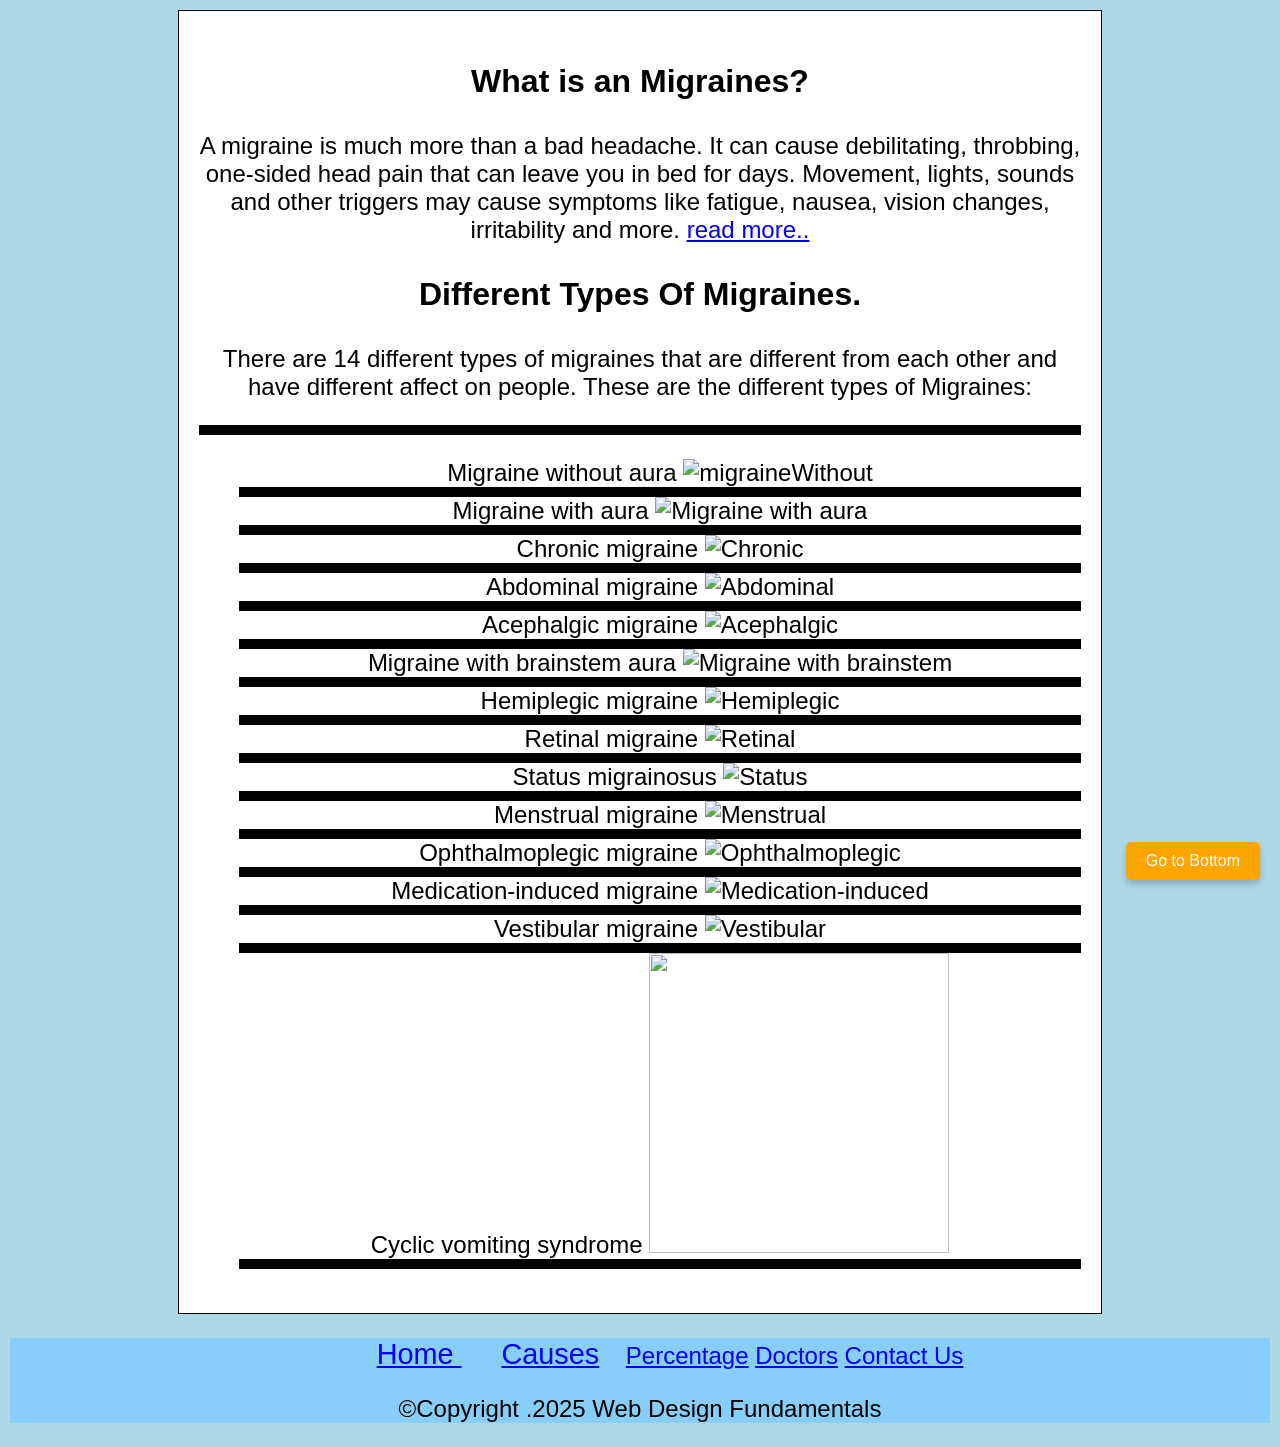
==== MainPage.html @ 5c6b3d2d "Working on it" ====
<!DOCTYPE html>
<!--This is comments-->
<html lang="eng">
    <head>
     <meta charset="UTF-8">
     <meta name="viewport" content="width=device-width, initial-scale=1.0">
     <meta http-equiv="X-UA-Compatible" content="ie=edge">
     <meta name="description" content="Template Page">
     <meta name="Keywords" content="SEctions,Article,Footer">
     <title></title>
     <link rel="stylesheet" href="StylesSheets\Style.css">
     <link rel="icon" href="image\logo.jpg" type="image" sizes="16x16">
    </head>
    <body> <!--Body Tag Start of Body section display on screen--> 
        <!-- <header>
            <img style="float: left; margin-right: 10px;" src="image\logo.jpg" alt="logo" width="110">         
            <h1>What is an Migraines?</h1>
         <nav>
            <ul>
                
                <li id="active"> <a href="index.html"> Home </a></li>
                <li> <a href="causes.html"> Causes</a></li>
                <li> <a href="percentage.html">Percentage</a></li>
                <li> <a href="doctors.html">Doctors</a></li>
                <li> <a href="contactus.html"> Contact Us</a></li>
            </ul>
         </nav>
        </header> -->
        <main> <!-- Mian Section of content on page-->
         <section>
             <h3>What is an Migraines?</h3>
             <p>A migraine is much more than a bad headache. It can cause debilitating, throbbing, one-sided head pain that can leave you in bed for days. Movement, lights, sounds and other triggers may cause symptoms like fatigue, nausea, vision changes, irritability and more. <a href="https://my.clevelandclinic.org/health/diseases/5005-migraine-headaches"> read more..</a> </p>
             <button id="scrollToTop">Go to Top</button>
             <button id="scrollToBottom">Go to Bottom</button>
            </section >
             <h3>Different Types Of Migraines.</h3>
             <p>There are 14 different types of migraines that are different from each other and have different affect on people. These are the different types of Migraines:</p>
                <hr>
             <ul class="listOfmigraines">
                  <li >Migraine without aura</li>
                  <img  class="fullWidthContent" src="image\Migraine without aura.png" height="300" width="300" alt="migraineWithout">
                  <hr>
                 <li>Migraine with aura</li>
                 <img class="fullWidthContent" src="image\Migraine with aura.jpg" height="300" width="300" alt="Migraine with aura">
                 <hr>
                 <li>Chronic migraine</li>
                 <img class="fullWidthContent" src="image\Chronic migraine.jpg" height="300" width="300" alt="Chronic">
                 <hr>
                 <li>Abdominal migraine</li>
                 <img class="fullWidthContent" src="image\Abdominal migraine.jpg" height="300" width="300" alt="Abdominal">
                 <hr>
                 <li>Acephalgic migraine</li>
                 <img class="fullWidthContent" src="image\Acephalgicmigraine.jpg" height="300" width="300" alt="Acephalgic">
                 <hr>
                 <li>Migraine with brainstem aura </li>
                 <img class="fullWidthContent" src="image\Migraine with brainstem aura.jpg" height="300" width="300" alt="Migraine with brainstem">
                 <hr>
                 <li>Hemiplegic migraine</li>
                 <img class="fullWidthContent" src="image\Hemiplegic migraine.jpg" height="300" width="300" alt="Hemiplegic">   
                 <hr>            
                 <li>Retinal migraine</li>
                 <img class="fullWidthContent" src="image\retinal migraine.jpg" height="300" width="300" alt="Retinal">
                 <hr>
                 <li>Status migrainosus</li>
                 <img class="fullWidthContent" src="image\Status migrainosus.png" height="300" width="300" alt="Status">
                 <hr>
                  <li>Menstrual migraine</li>
                 <img class="fullWidthContent" src="image\Menstrual migraine.jpg" height="300" width="300" alt="Menstrual">
                 <hr>
                 <li>Ophthalmoplegic migraine</li>
                 <img class="fullWidthContent" src="image\Ophthalmoplegic migraine.webp" height="300" width="300" alt="Ophthalmoplegic">
                 <hr>
                 <li>Medication-induced migraine</li>
                 <img class="fullWidthContent" src="image\Medication-induced migraine.jpg" height="300" width="300" alt="Medication-induced">
                 <hr>
                 <li>Vestibular migraine</li>
                 <img class="fullWidthContent" src="image\Vestibular migraine.jpg" height="300" width="300" alt="Vestibular">      
                 <hr>          
                  <li>Cyclic vomiting syndrome</li>
                  <img class="fullWidthContent" src="image\Cyclic vomiting syndrome.webp" height="300" width="300">
                  <hr>
             </ul>
        </main>
        <footer>
            <ul>
             <li class="navFooter" > <a href="index.html"> Home </a></li>
             <li class="navFooter"> <a href="causes.html"> Causes</a></li>
             <li> <a href="percentage.html">Percentage</a></li>
             <li> <a href="doctors.html">Doctors</a></li>
             <li> <a href="contactus.html"> Contact Us</a></li>
            </ul>
            <p>&copy;Copyright &#46;2025 Web Design Fundamentals</p>
        </footer>
        <script>
            const scrollToTopButton = document.getElementById("scrollToTop");
            const scrollToBottomButton = document.getElementById("scrollToBottom");
        
            window.addEventListener("scroll", function () {
                if (window.scrollY > 200) { 
                    scrollToTopButton.style.display = "block";
                } else {
                    scrollToTopButton.style.display = "none";
                }
            });
        
           
            scrollToTopButton.addEventListener("click", function () {
                window.scrollTo({
                    top: 0, 
                    behavior: "smooth" 
                });
            });
        
            scrollToBottomButton.addEventListener("click", function () {
                window.scrollTo({
                    top: document.body.scrollHeight, 
                    behavior: "smooth" 
                });
            });
        </script>
    </body>
</html>
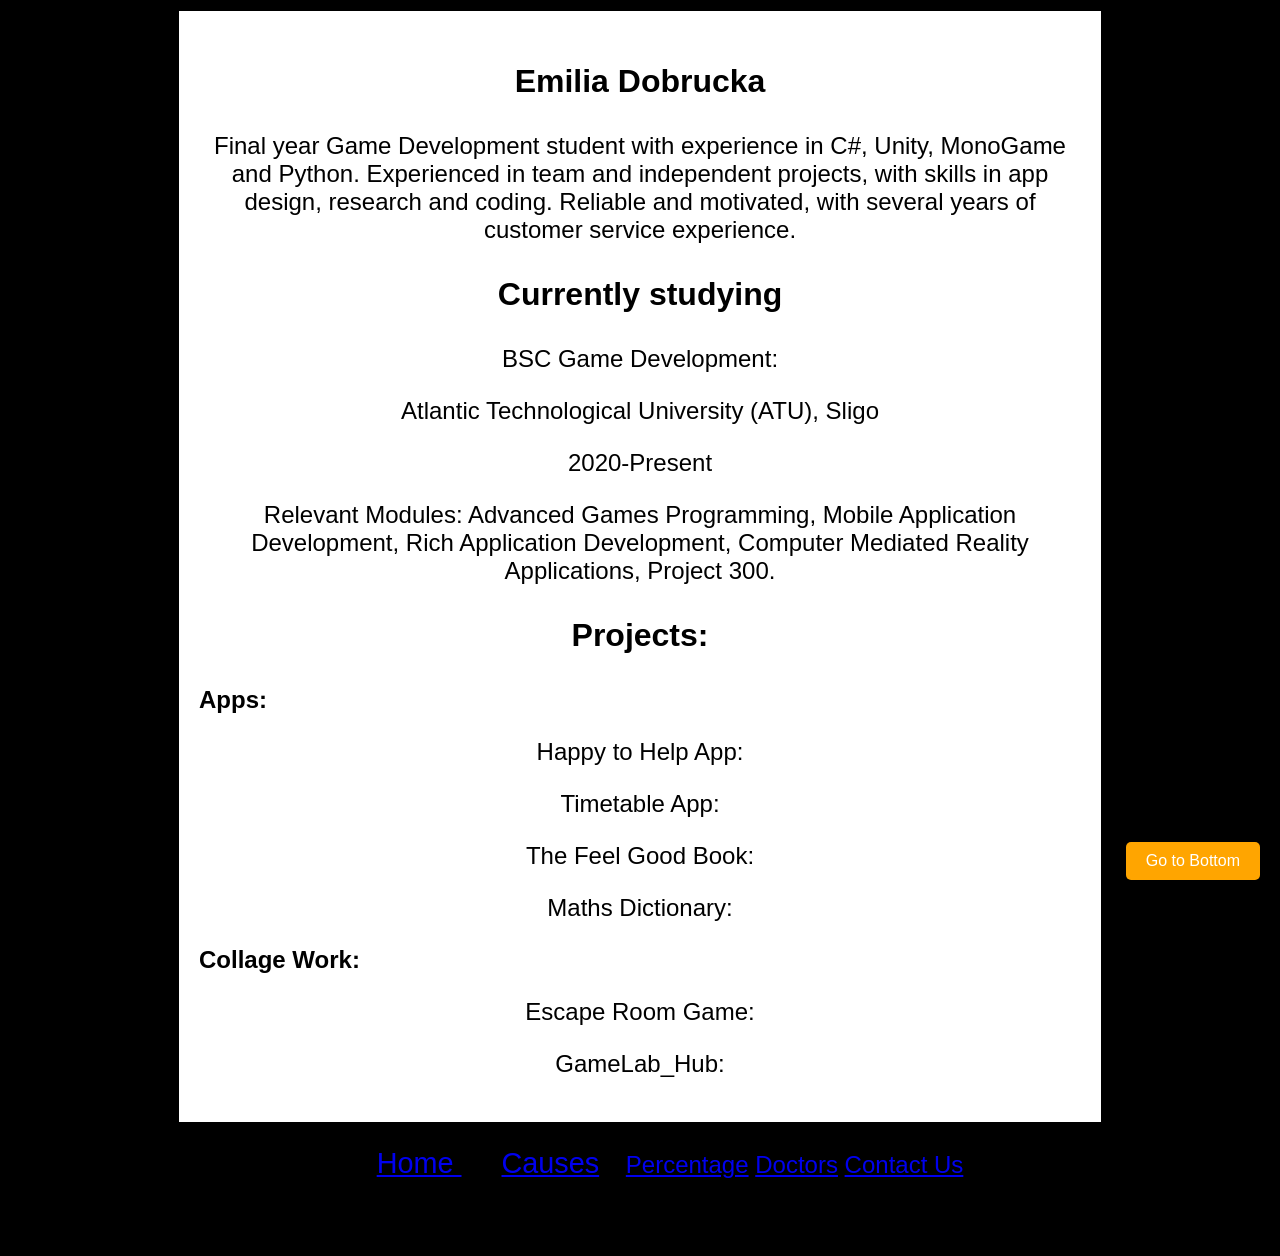
==== commit 93492e15: "Update" ====
--- a/MainPage.html
+++ b/MainPage.html
@@ -28,58 +28,25 @@
         </header> -->
         <main> <!-- Mian Section of content on page-->
          <section>
-             <h3>What is an Migraines?</h3>
-             <p>A migraine is much more than a bad headache. It can cause debilitating, throbbing, one-sided head pain that can leave you in bed for days. Movement, lights, sounds and other triggers may cause symptoms like fatigue, nausea, vision changes, irritability and more. <a href="https://my.clevelandclinic.org/health/diseases/5005-migraine-headaches"> read more..</a> </p>
+            <h3>Emilia Dobrucka</h3>
+             <p>Final year Game Development student with experience in C#, Unity, MonoGame and Python. Experienced in team and independent projects, with skills in app design, research and coding. Reliable and motivated, with several years of customer service experience.</p>
              <button id="scrollToTop">Go to Top</button>
              <button id="scrollToBottom">Go to Bottom</button>
             </section >
-             <h3>Different Types Of Migraines.</h3>
-             <p>There are 14 different types of migraines that are different from each other and have different affect on people. These are the different types of Migraines:</p>
-                <hr>
-             <ul class="listOfmigraines">
-                  <li >Migraine without aura</li>
-                  <img  class="fullWidthContent" src="image\Migraine without aura.png" height="300" width="300" alt="migraineWithout">
-                  <hr>
-                 <li>Migraine with aura</li>
-                 <img class="fullWidthContent" src="image\Migraine with aura.jpg" height="300" width="300" alt="Migraine with aura">
-                 <hr>
-                 <li>Chronic migraine</li>
-                 <img class="fullWidthContent" src="image\Chronic migraine.jpg" height="300" width="300" alt="Chronic">
-                 <hr>
-                 <li>Abdominal migraine</li>
-                 <img class="fullWidthContent" src="image\Abdominal migraine.jpg" height="300" width="300" alt="Abdominal">
-                 <hr>
-                 <li>Acephalgic migraine</li>
-                 <img class="fullWidthContent" src="image\Acephalgicmigraine.jpg" height="300" width="300" alt="Acephalgic">
-                 <hr>
-                 <li>Migraine with brainstem aura </li>
-                 <img class="fullWidthContent" src="image\Migraine with brainstem aura.jpg" height="300" width="300" alt="Migraine with brainstem">
-                 <hr>
-                 <li>Hemiplegic migraine</li>
-                 <img class="fullWidthContent" src="image\Hemiplegic migraine.jpg" height="300" width="300" alt="Hemiplegic">   
-                 <hr>            
-                 <li>Retinal migraine</li>
-                 <img class="fullWidthContent" src="image\retinal migraine.jpg" height="300" width="300" alt="Retinal">
-                 <hr>
-                 <li>Status migrainosus</li>
-                 <img class="fullWidthContent" src="image\Status migrainosus.png" height="300" width="300" alt="Status">
-                 <hr>
-                  <li>Menstrual migraine</li>
-                 <img class="fullWidthContent" src="image\Menstrual migraine.jpg" height="300" width="300" alt="Menstrual">
-                 <hr>
-                 <li>Ophthalmoplegic migraine</li>
-                 <img class="fullWidthContent" src="image\Ophthalmoplegic migraine.webp" height="300" width="300" alt="Ophthalmoplegic">
-                 <hr>
-                 <li>Medication-induced migraine</li>
-                 <img class="fullWidthContent" src="image\Medication-induced migraine.jpg" height="300" width="300" alt="Medication-induced">
-                 <hr>
-                 <li>Vestibular migraine</li>
-                 <img class="fullWidthContent" src="image\Vestibular migraine.jpg" height="300" width="300" alt="Vestibular">      
-                 <hr>          
-                  <li>Cyclic vomiting syndrome</li>
-                  <img class="fullWidthContent" src="image\Cyclic vomiting syndrome.webp" height="300" width="300">
-                  <hr>
-             </ul>
+             <h3>Currently studying</h3>
+             <p>BSC Game Development:</p>
+             <p>Atlantic Technological University (ATU), Sligo</p>
+             <p>2020-Present</p>
+             <p>Relevant Modules: Advanced Games Programming, Mobile Application Development, Rich Application Development, Computer Mediated Reality Applications, Project 300.</p>
+             <h3>Projects:</h3>
+             <h2>Apps:</h2>
+             <p>Happy to Help App:</p>
+             <p>Timetable App:</p>
+             <p>The Feel Good Book:</p>
+             <p>Maths Dictionary:</p>
+             <h2>Collage Work:</h2>
+             <p>Escape Room Game:</p>
+             <p>GameLab_Hub:</p>
         </main>
         <footer>
             <ul>
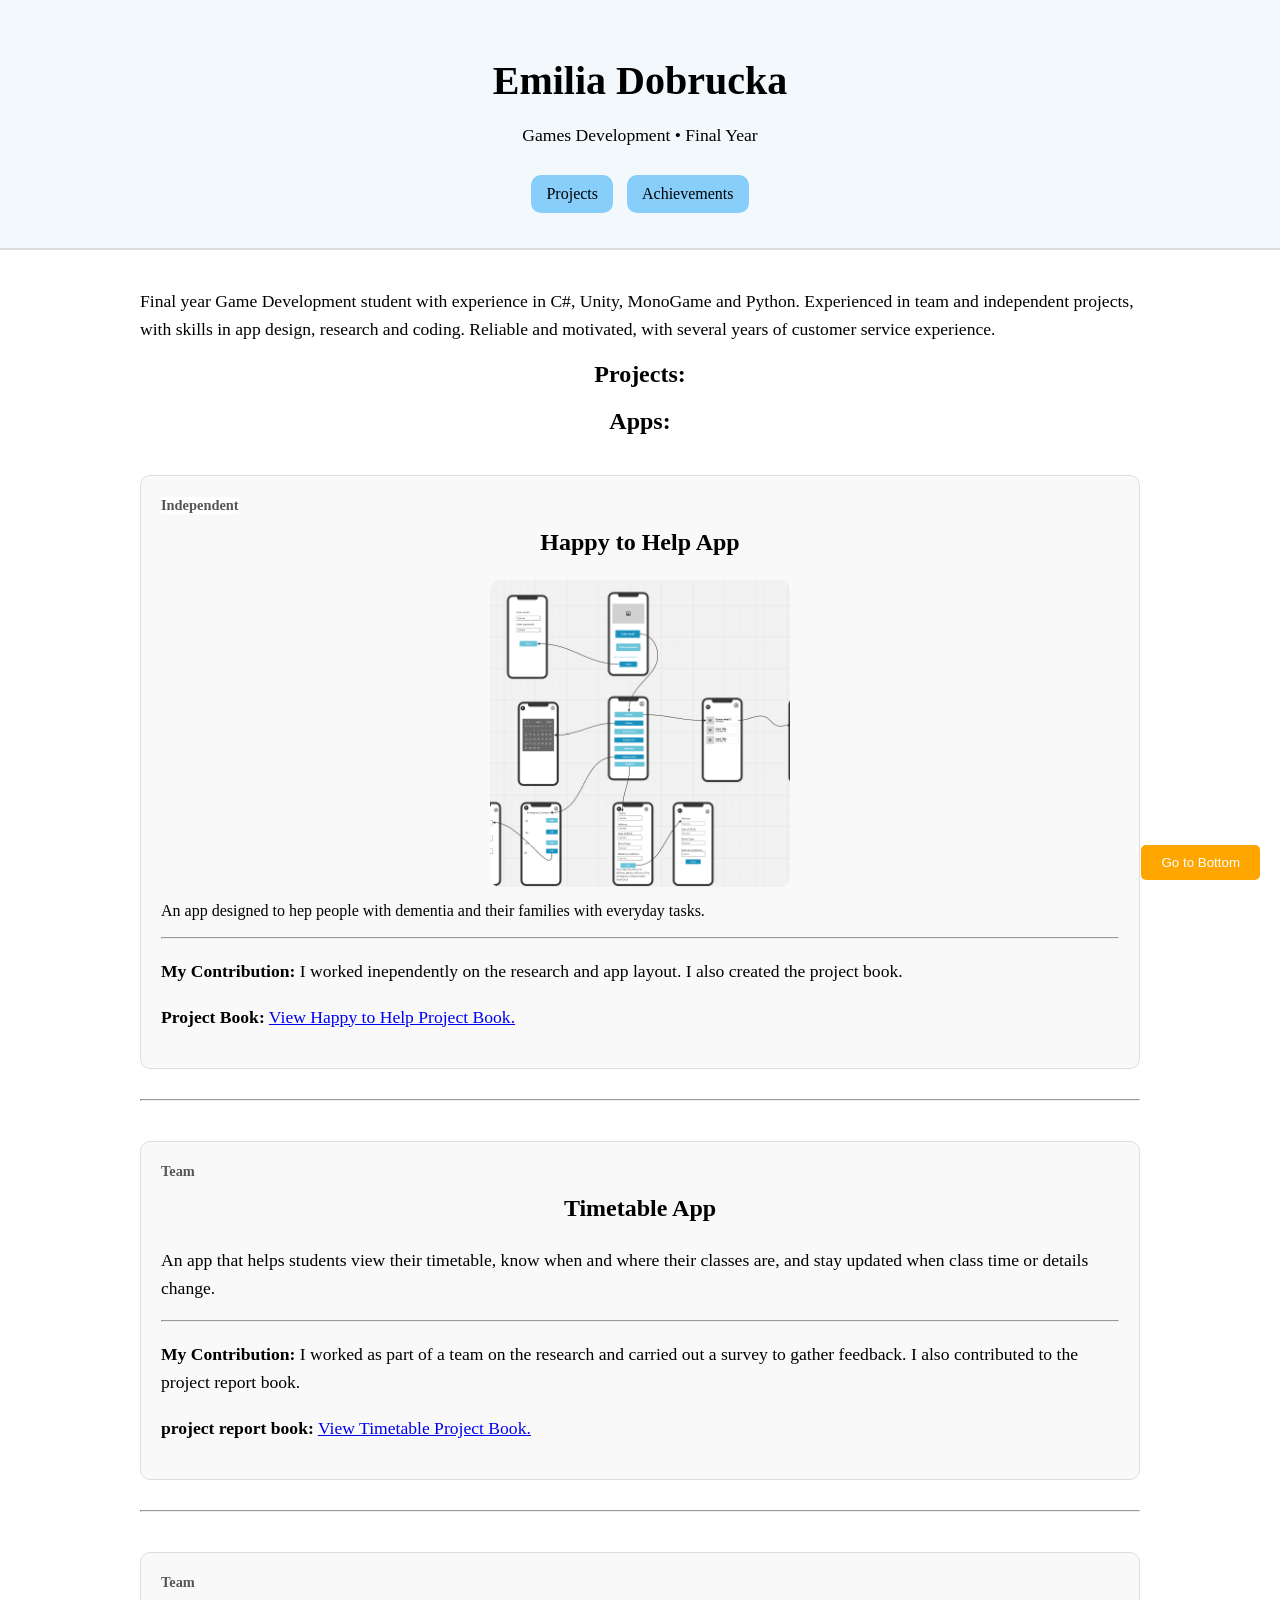
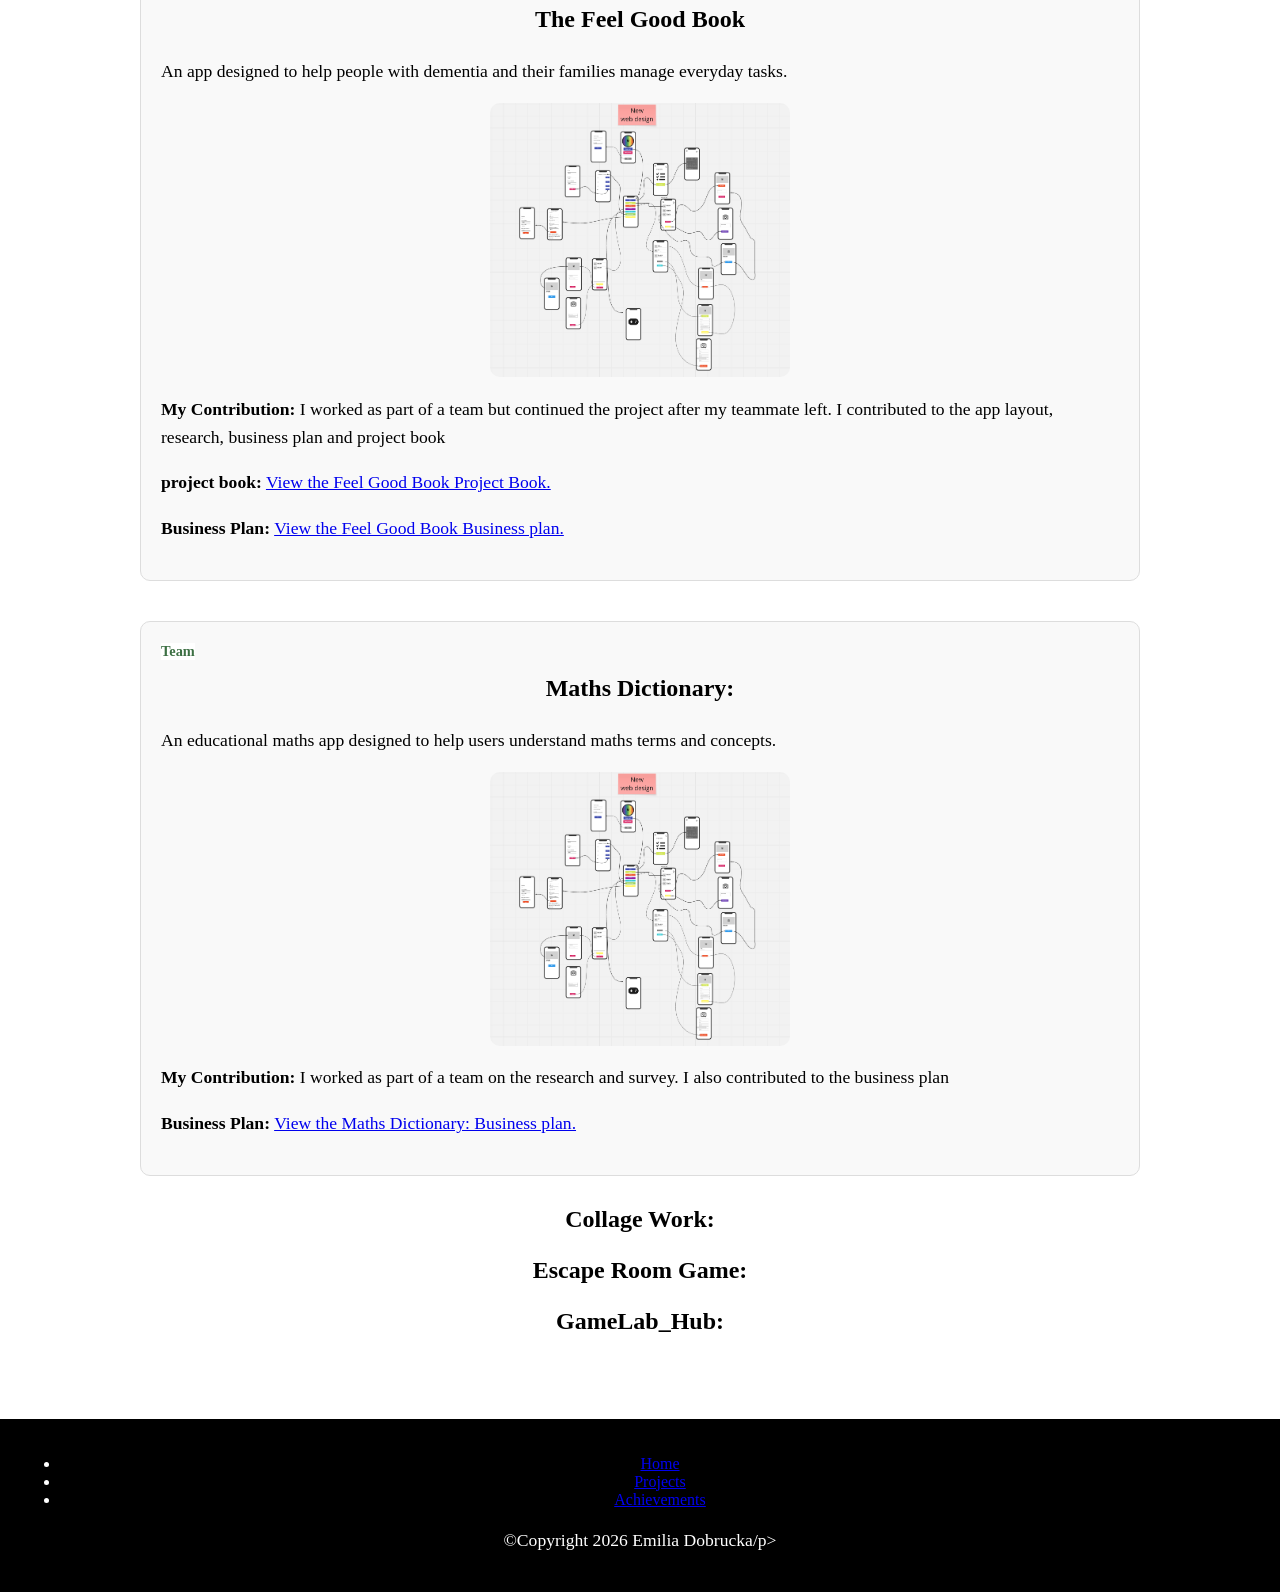
==== commit 463cef1a: "Update" ====
--- a/MainPage.html
+++ b/MainPage.html
@@ -12,51 +12,147 @@
      <link rel="icon" href="image\logo.jpg" type="image" sizes="16x16">
     </head>
     <body> <!--Body Tag Start of Body section display on screen--> 
-        <!-- <header>
-            <img style="float: left; margin-right: 10px;" src="image\logo.jpg" alt="logo" width="110">         
-            <h1>What is an Migraines?</h1>
-         <nav>
-            <ul>
-                
-                <li id="active"> <a href="index.html"> Home </a></li>
-                <li> <a href="causes.html"> Causes</a></li>
-                <li> <a href="percentage.html">Percentage</a></li>
-                <li> <a href="doctors.html">Doctors</a></li>
-                <li> <a href="contactus.html"> Contact Us</a></li>
-            </ul>
-         </nav>
-        </header> -->
+        <header>
+            <!-- <img style="float: left; margin-right: 10px;" src="image\logo.jpg" alt="logo" width="110">   -->
+            <h1>Emilia Dobrucka</h1>
+
+            <p>Games Development • Final Year</p>
+
+            <nav>
+                <ul>
+                    <li><a href="#projects">Projects</a></li>
+                    <li><a href="#achievements">Achievements</a></li>
+                </ul>
+            </nav>
+        </header>
         <main> <!-- Mian Section of content on page-->
          <section>
-            <h3>Emilia Dobrucka</h3>
              <p>Final year Game Development student with experience in C#, Unity, MonoGame and Python. Experienced in team and independent projects, with skills in app design, research and coding. Reliable and motivated, with several years of customer service experience.</p>
              <button id="scrollToTop">Go to Top</button>
              <button id="scrollToBottom">Go to Bottom</button>
-            </section >
-             <h3>Currently studying</h3>
-             <p>BSC Game Development:</p>
-             <p>Atlantic Technological University (ATU), Sligo</p>
-             <p>2020-Present</p>
-             <p>Relevant Modules: Advanced Games Programming, Mobile Application Development, Rich Application Development, Computer Mediated Reality Applications, Project 300.</p>
-             <h3>Projects:</h3>
-             <h2>Apps:</h2>
-             <p>Happy to Help App:</p>
-             <p>Timetable App:</p>
-             <p>The Feel Good Book:</p>
-             <p>Maths Dictionary:</p>
-             <h2>Collage Work:</h2>
-             <p>Escape Room Game:</p>
-             <p>GameLab_Hub:</p>
+            </section >         
+            
+            <section id = "projects">
+             <h2>Projects:</h2>            
+             <h3>Apps:</h3>
+             
+             <article class="project">
+                <span class="projectType independent">Independent</span>
+
+                 <h3>Happy to Help App</h3>
+
+                 <img src="Images\Layout of happy To help app.png" alt="Screenshot of the layout"
+
+                 <p>An app designed to hep people with dementia and their families with everyday tasks. </p>
+
+                 <hr>
+
+                 <p><b>My Contribution:</b> 
+                    I worked inependently on the research and app layout. I also created the project book.</p>
+                    <p><b>Project Book:</b>
+                    <a href="https://docs.google.com/document/d/1JqnQa0mmUxokAa7r2VyQsjdNNzyFPZwaZysa1yH8_-w/edit?usp=sharing" target="_blank">
+                        View Happy to Help Project Book.
+                    </a>
+                </p>
+             </article>            
+
+             <hr>
+
+             <article class="project">
+                <span class="projectType Team">Team</span>
+
+                 <h3>Timetable App</h3>
+
+                 <p>An app that helps students view their timetable, 
+                    know when and where their classes are, and stay updated 
+                    when class time or details change.
+                </p>
+
+                 <hr>
+
+                 <p><b>My Contribution:</b> 
+                    I worked as part of a team on the research and carried out a survey to gather feedback. I also contributed to the 
+                    project report book.
+                 </p>
+
+                    <p><b>project report book:</b>
+                    <a href="https://docs.google.com/document/d/1NubRwdpah4T8iKmeUrS9CezMzHg8T4JxEQHMrjPupXA/edit?usp=sharing" target="_blank">
+                        View Timetable Project Book.
+                    </a></p>
+             </article>        
+
+             <hr>
+             
+             <article class="project">
+                <span class="projectType Team">Team</span>
+
+                 <h3>The Feel Good Book</h3>
+
+                 <p>An app designed to help people with dementia 
+                    and their families manage everyday tasks.</p>
+                 
+                 <img src="Images\Layout of Feel Good Book.png" alt="Screenshot of the Feel Good Book layout"
+
+
+                 <hr>
+
+                 <p><b>My Contribution:</b> 
+                    I worked as part of a team but continued the project 
+                    after my teammate left. I contributed to the app layout, 
+                    research, business plan and project book</p>
+
+                    <p><b>project book:</b>
+                    <a href="https://docs.google.com/document/d/1lIgYMsZ5V96FXQPrk3BFVP5g2PQDoWJtcHAoaZ3gyvI/edit?tab=t.0" target="_blank">
+                        View the Feel Good Book Project Book.
+                    </a></p>
+
+                     <p><b>Business Plan:</b>
+                     <a href="https://docs.google.com/document/d/1NeATMjXuiIpM8ac-ZFG_r_wrJOfjn1tMMgvqKRoliZI/edit?tab=t.0" target="_blank">
+                        View the Feel Good Book Business plan.
+                    </a></p>
+             </article>                  
+
+             <article class="project">
+                <span class="projectType team">Team</span>
+
+                 <h3>Maths Dictionary:</h3>
+
+                 <p>An educational maths app designed to help users 
+                    understand maths terms and concepts.</p>
+                 
+                 <img src="Images\Layout of Feel Good Book.png" alt="Screenshot of the layout"
+
+                 <hr>
+
+                 <p><b>My Contribution:</b> 
+                 I worked as part of a team on the research and survey.
+                 I also contributed to the business plan</p>                    
+
+                 <p><b>Business Plan:</b>
+                  <a href="https://docs.google.com/document/d/1DRUd_BntNnk3cE0o_vCu3vomfgzoSu-qoenzPpzjCBo/edit?tab=t.0" target="_blank">
+                     View the Maths Dictionary: Business plan.
+                    </a></p>
+             </article>                 
+
+             <h3>Collage Work:</h3>
+
+             <h3>Escape Room Game:</h3>
+             <p></p>
+
+             <h3>GameLab_Hub:</h3>
+             <p></p>
+
+            </section>
+             
         </main>
         <footer>
             <ul>
-             <li class="navFooter" > <a href="index.html"> Home </a></li>
-             <li class="navFooter"> <a href="causes.html"> Causes</a></li>
-             <li> <a href="percentage.html">Percentage</a></li>
-             <li> <a href="doctors.html">Doctors</a></li>
-             <li> <a href="contactus.html"> Contact Us</a></li>
+             <li class="navFooter" > <a href="index.html">Home</a></li>
+             <li class="navFooter"> <a href="#projects">Projects</a></li>
+             <li class="navFooter"> <a href="#achievements">Achievements</a></li>
+             
             </ul>
-            <p>&copy;Copyright &#46;2025 Web Design Fundamentals</p>
+            <p>&copy;Copyright 2026 Emilia Dobrucka/p>
         </footer>
         <script>
             const scrollToTopButton = document.getElementById("scrollToTop");
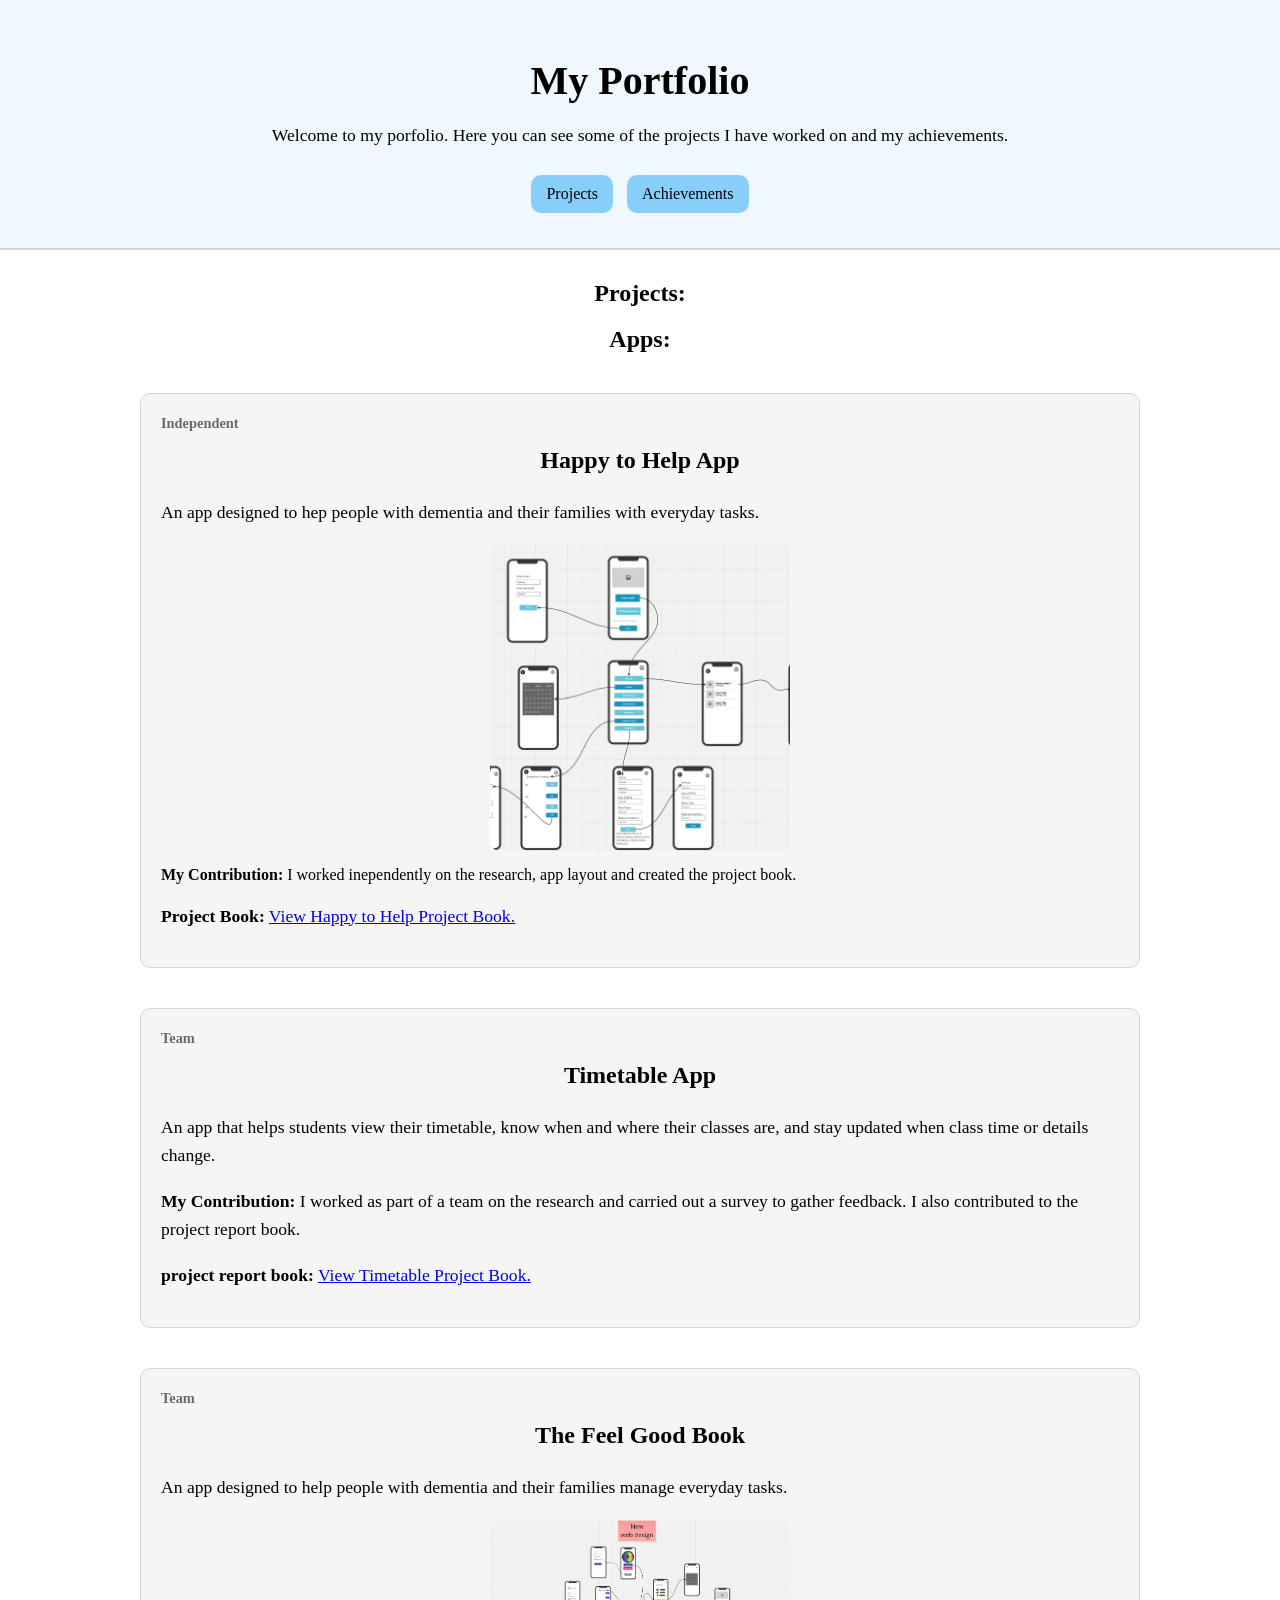
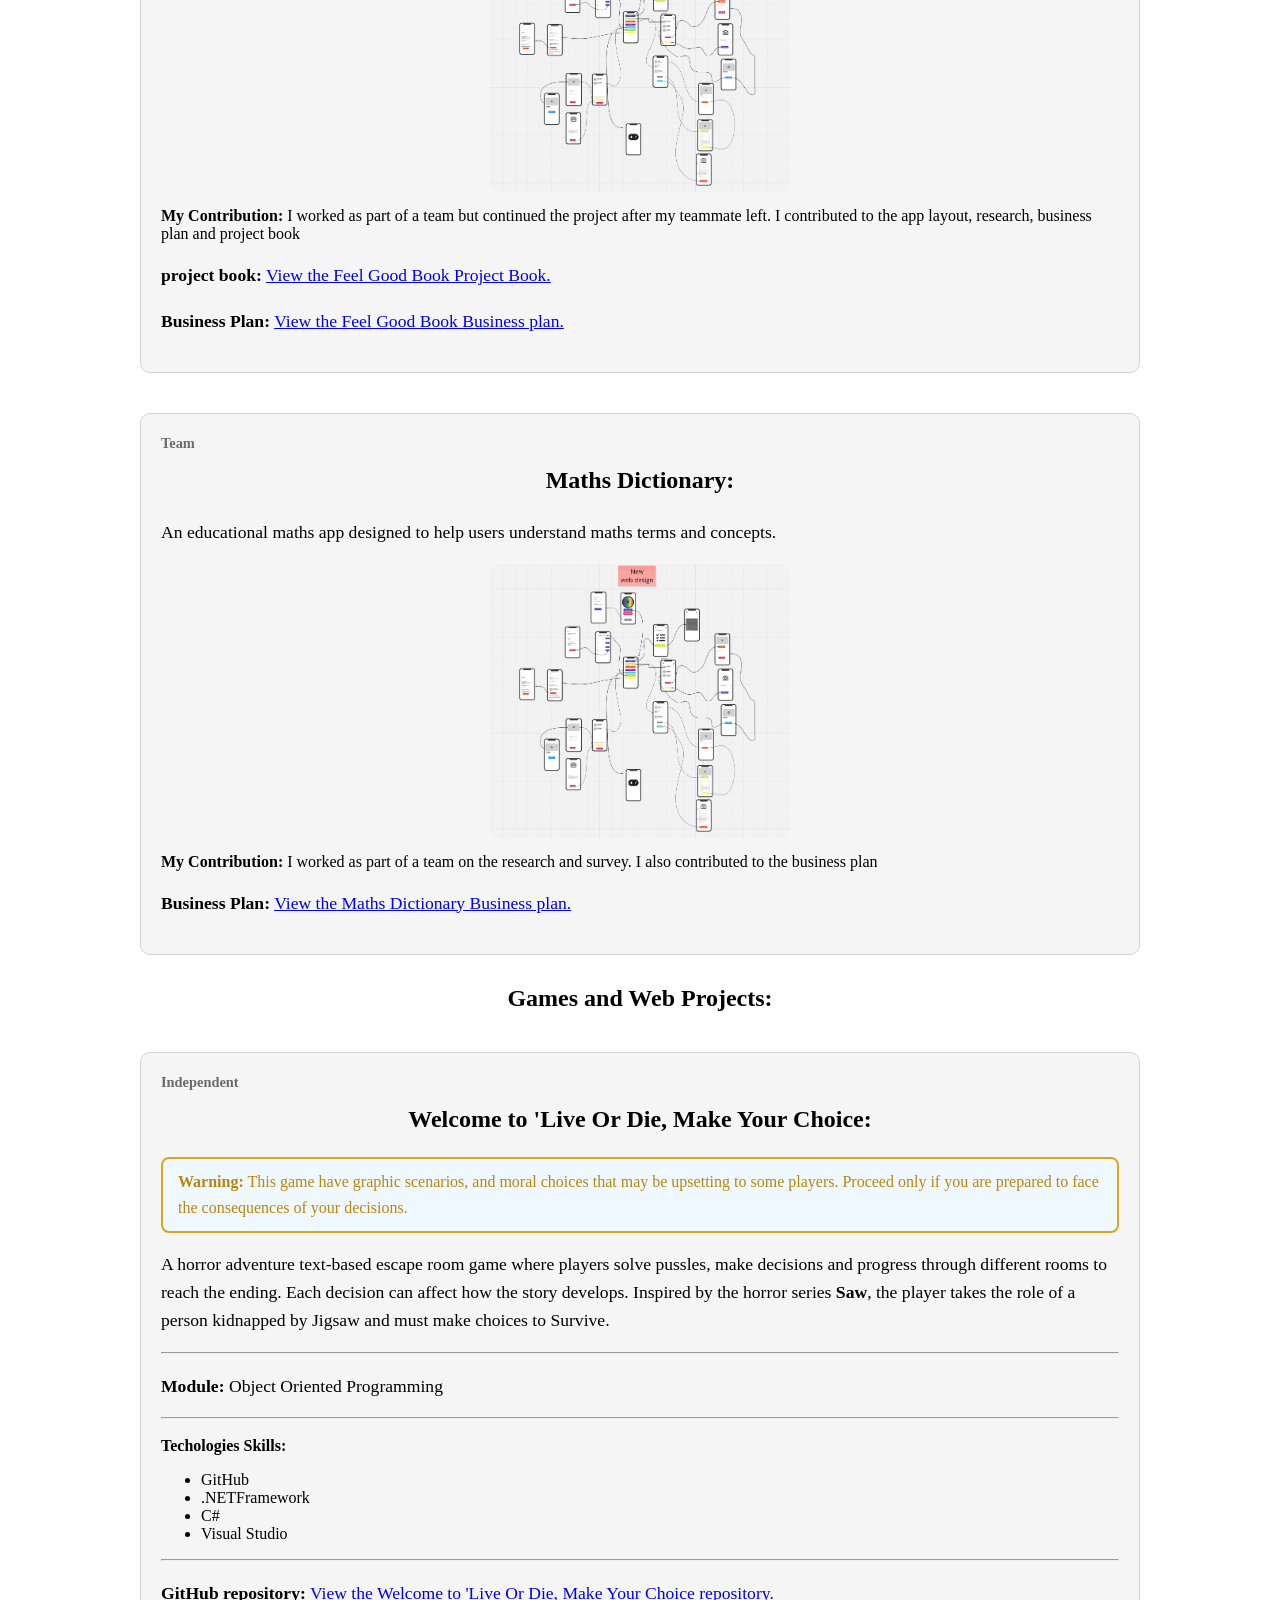
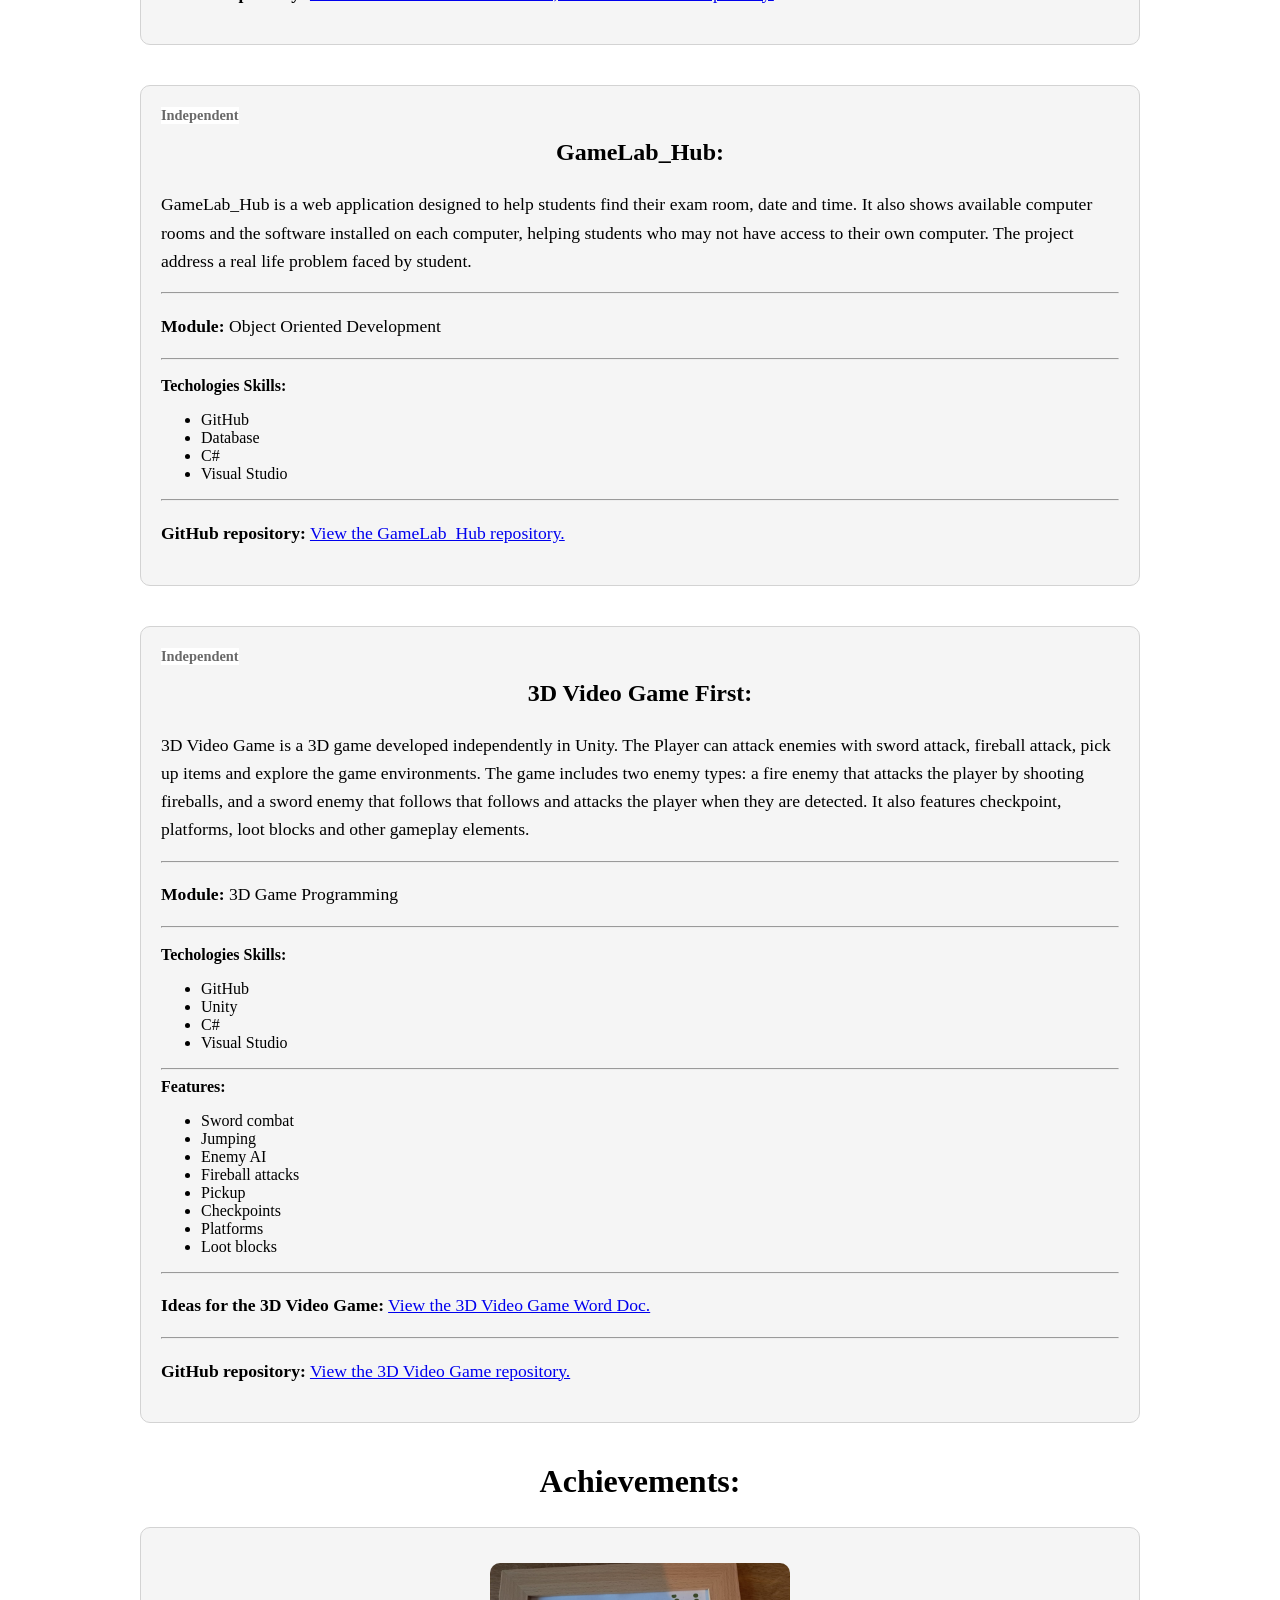
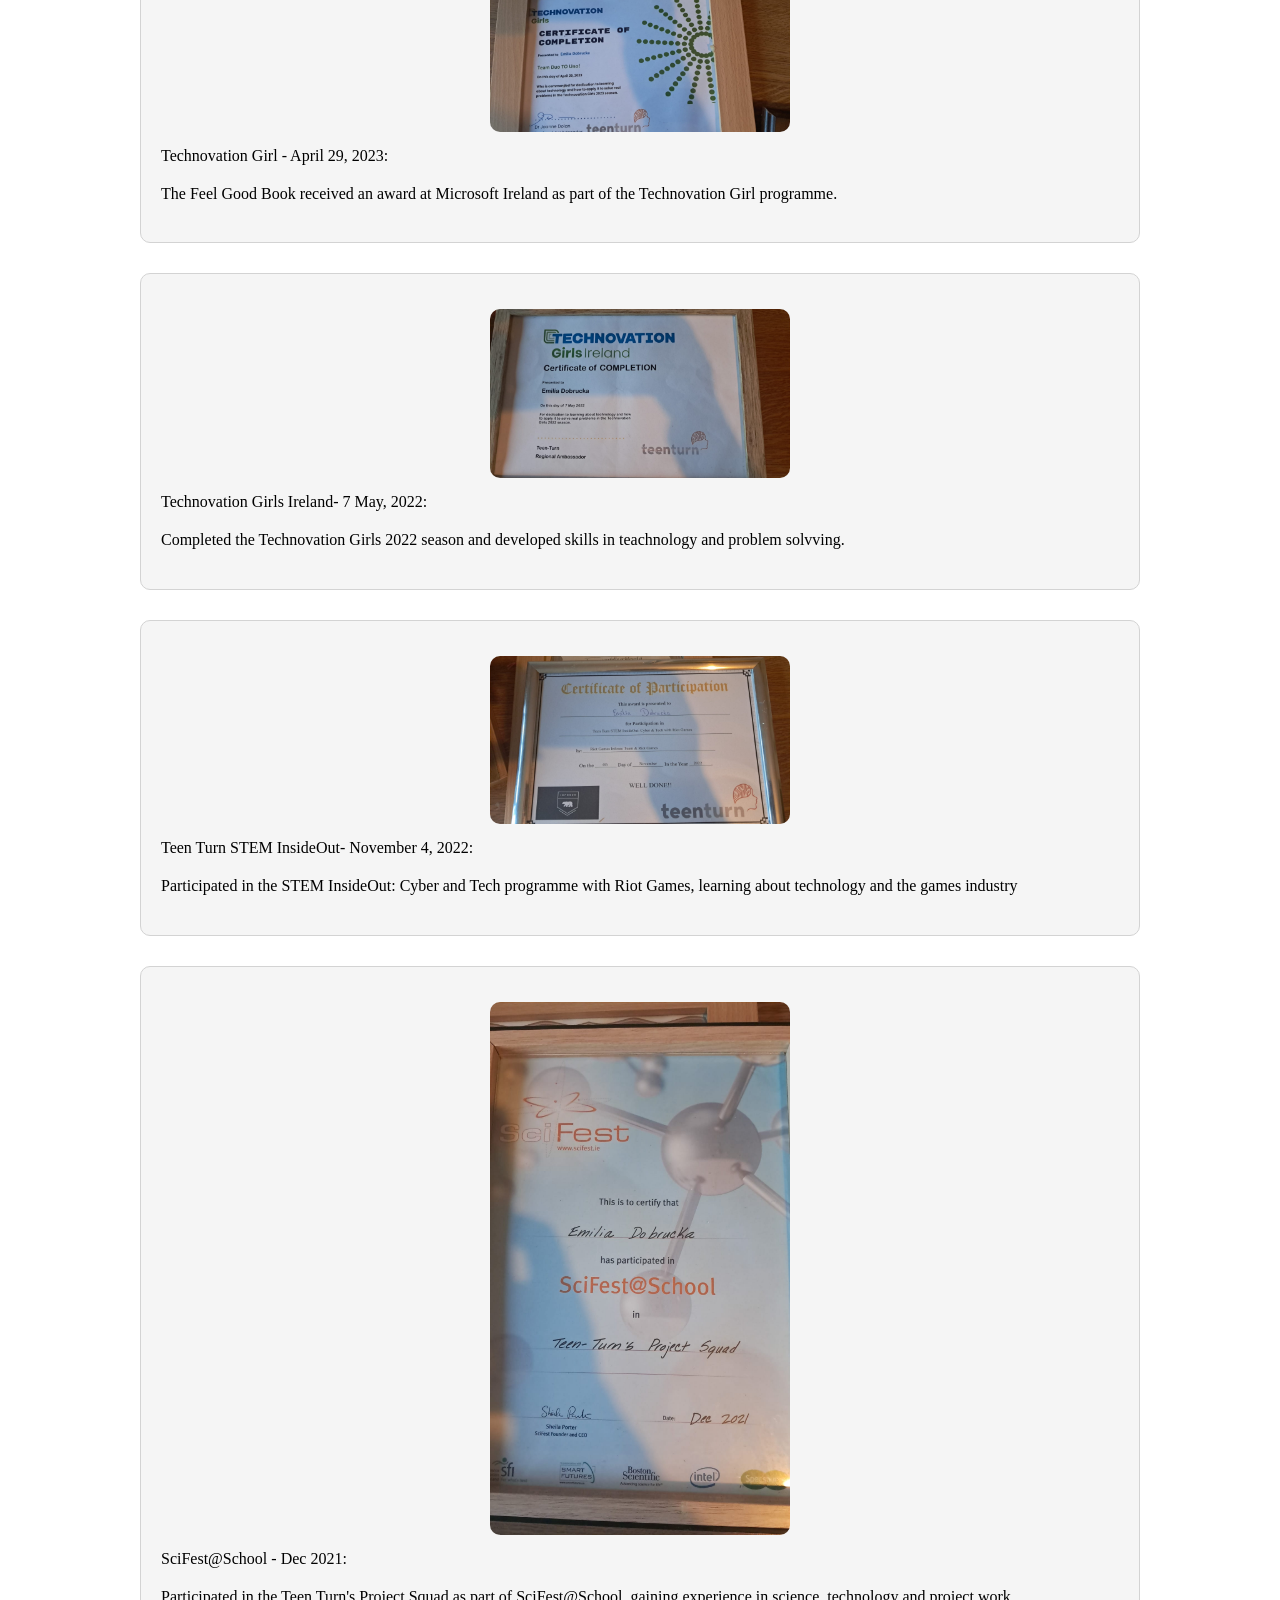
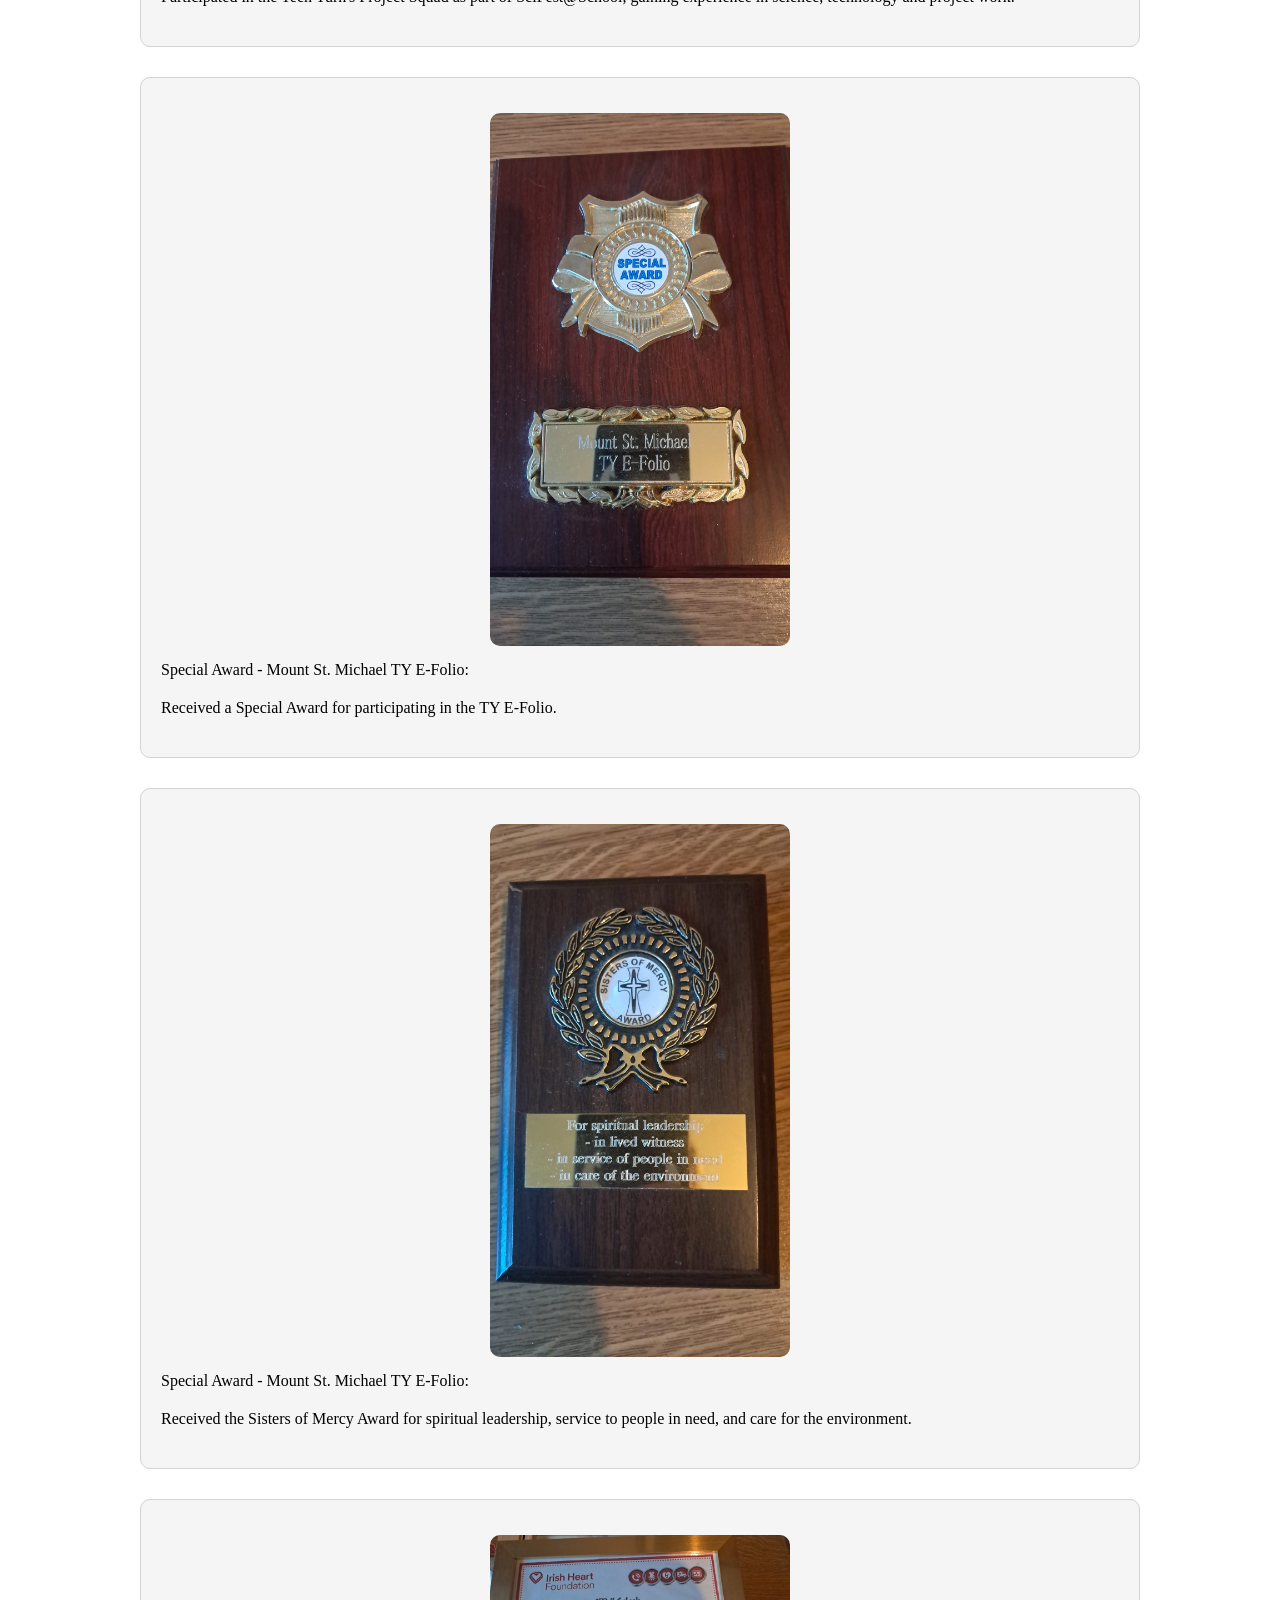
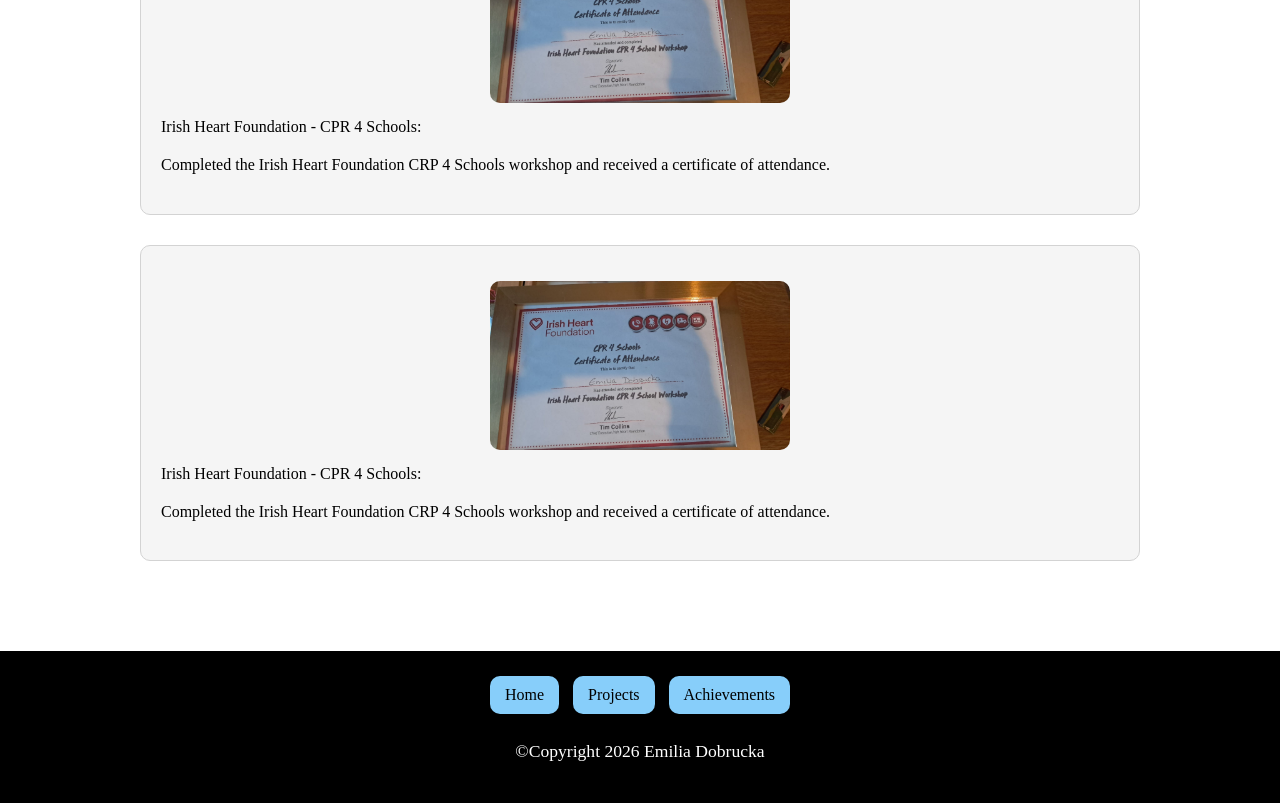
==== commit fa4778a4: "02/10/2026" ====
--- a/MainPage.html
+++ b/MainPage.html
@@ -1,22 +1,20 @@
 <!DOCTYPE html>
-<!--This is comments-->
-<html lang="eng">
+<html lang="en">
     <head>
      <meta charset="UTF-8">
-     <meta name="viewport" content="width=device-width, initial-scale=1.0">
-     <meta http-equiv="X-UA-Compatible" content="ie=edge">
-     <meta name="description" content="Template Page">
-     <meta name="Keywords" content="SEctions,Article,Footer">
-     <title></title>
+     <meta name="viewport" content="width=device-width, initial-scale=1.0">    
+     <title>My Porfolio</title>
      <link rel="stylesheet" href="StylesSheets\Style.css">
-     <link rel="icon" href="image\logo.jpg" type="image" sizes="16x16">
     </head>
-    <body> <!--Body Tag Start of Body section display on screen--> 
-        <header>
-            <!-- <img style="float: left; margin-right: 10px;" src="image\logo.jpg" alt="logo" width="110">   -->
-            <h1>Emilia Dobrucka</h1>
-
-            <p>Games Development • Final Year</p>
+
+    <body>  
+        <header>           
+            <h1>My Portfolio</h1>
+
+            <p>Welcome to my porfolio. Here you can see
+                some of the projects I have worked on 
+                and my achievements.
+            </p>
 
             <nav>
                 <ul>
@@ -25,66 +23,58 @@
                 </ul>
             </nav>
         </header>
-        <main> <!-- Mian Section of content on page-->
-         <section>
-             <p>Final year Game Development student with experience in C#, Unity, MonoGame and Python. Experienced in team and independent projects, with skills in app design, research and coding. Reliable and motivated, with several years of customer service experience.</p>
-             <button id="scrollToTop">Go to Top</button>
-             <button id="scrollToBottom">Go to Bottom</button>
-            </section >         
+
+        <main>               
             
             <section id = "projects">
-             <h2>Projects:</h2>            
+             <h2>Projects:</h2>                  
+             
              <h3>Apps:</h3>
              
              <article class="project">
-                <span class="projectType independent">Independent</span>
+                <span class="projectType">Independent</span>
 
                  <h3>Happy to Help App</h3>
 
-                 <img src="Images\Layout of happy To help app.png" alt="Screenshot of the layout"
-
-                 <p>An app designed to hep people with dementia and their families with everyday tasks. </p>
-
-                 <hr>
-
-                 <p><b>My Contribution:</b> 
-                    I worked inependently on the research and app layout. I also created the project book.</p>
+                 <p>An app designed to hep people with dementia and their 
+                    families with everyday tasks.</p>
+
+                 <img src="Images\Layout of happy To help app.png" alt="Screenshot of the layout"          
+                 
+                 <p>
+                    <b>My Contribution:</b> 
+                    I worked inependently on the research, app layout 
+                    and created the project book.
+                 </p>
+
                     <p><b>Project Book:</b>
                     <a href="https://docs.google.com/document/d/1JqnQa0mmUxokAa7r2VyQsjdNNzyFPZwaZysa1yH8_-w/edit?usp=sharing" target="_blank">
                         View Happy to Help Project Book.
-                    </a>
-                </p>
-             </article>            
-
-             <hr>
-
-             <article class="project">
-                <span class="projectType Team">Team</span>
+                    </a></p>
+             </article>          
+
+             <article class="project">
+                <span class="projectType">Team</span>
 
                  <h3>Timetable App</h3>
 
                  <p>An app that helps students view their timetable, 
                     know when and where their classes are, and stay updated 
-                    when class time or details change.
-                </p>
-
-                 <hr>
+                    when class time or details change.</p>
 
                  <p><b>My Contribution:</b> 
                     I worked as part of a team on the research and carried out a survey to gather feedback. I also contributed to the 
                     project report book.
                  </p>
 
-                    <p><b>project report book:</b>
+                 <p><b>project report book:</b>
                     <a href="https://docs.google.com/document/d/1NubRwdpah4T8iKmeUrS9CezMzHg8T4JxEQHMrjPupXA/edit?usp=sharing" target="_blank">
                         View Timetable Project Book.
                     </a></p>
-             </article>        
-
-             <hr>
-             
-             <article class="project">
-                <span class="projectType Team">Team</span>
+             </article>      
+             
+             <article class="project">
+                <span class="projectType">Team</span>
 
                  <h3>The Feel Good Book</h3>
 
@@ -92,28 +82,23 @@
                     and their families manage everyday tasks.</p>
                  
                  <img src="Images\Layout of Feel Good Book.png" alt="Screenshot of the Feel Good Book layout"
-
-
-                 <hr>
 
                  <p><b>My Contribution:</b> 
                     I worked as part of a team but continued the project 
                     after my teammate left. I contributed to the app layout, 
                     research, business plan and project book</p>
 
-                    <p><b>project book:</b>
+                 <p><b>project book:</b>
                     <a href="https://docs.google.com/document/d/1lIgYMsZ5V96FXQPrk3BFVP5g2PQDoWJtcHAoaZ3gyvI/edit?tab=t.0" target="_blank">
-                        View the Feel Good Book Project Book.
-                    </a></p>
-
-                     <p><b>Business Plan:</b>
-                     <a href="https://docs.google.com/document/d/1NeATMjXuiIpM8ac-ZFG_r_wrJOfjn1tMMgvqKRoliZI/edit?tab=t.0" target="_blank">
-                        View the Feel Good Book Business plan.
-                    </a></p>
+                        View the Feel Good Book Project Book.</a></p>
+
+                 <p><b>Business Plan:</b>
+                   <a href="https://docs.google.com/document/d/1NeATMjXuiIpM8ac-ZFG_r_wrJOfjn1tMMgvqKRoliZI/edit?tab=t.0" target="_blank">
+                        View the Feel Good Book Business plan.</a></p>
              </article>                  
 
              <article class="project">
-                <span class="projectType team">Team</span>
+                <span class="projectType">Team</span>
 
                  <h3>Maths Dictionary:</h3>
 
@@ -121,8 +106,6 @@
                     understand maths terms and concepts.</p>
                  
                  <img src="Images\Layout of Feel Good Book.png" alt="Screenshot of the layout"
-
-                 <hr>
 
                  <p><b>My Contribution:</b> 
                  I worked as part of a team on the research and survey.
@@ -130,21 +113,231 @@
 
                  <p><b>Business Plan:</b>
                   <a href="https://docs.google.com/document/d/1DRUd_BntNnk3cE0o_vCu3vomfgzoSu-qoenzPpzjCBo/edit?tab=t.0" target="_blank">
-                     View the Maths Dictionary: Business plan.
-                    </a></p>
-             </article>                 
-
-             <h3>Collage Work:</h3>
-
-             <h3>Escape Room Game:</h3>
-             <p></p>
-
-             <h3>GameLab_Hub:</h3>
-             <p></p>
-
+                     View the Maths Dictionary Business plan.</a></p>
+             </article>                  
+             
+
+             <h3>Games and Web Projects:</h3>            
+
+             <article class="project">
+                 <span class="projectType">Independent</span>
+
+                 <h3>Welcome to 'Live Or Die, Make Your Choice:</h3>
+                 
+                 <div class="warning">
+                        <p><b>Warning:</b> 
+                        This game have graphic scenarios, and moral choices that may be upsetting to some players.
+                        Proceed only if you are prepared to face the consequences of your decisions.</p>
+                 </div>
+                 
+                 <p>A horror adventure text-based escape room game where players solve pussles,
+                    make decisions and progress through different rooms to reach the ending.
+                    Each decision can affect how the story develops. Inspired by the horror series <b>Saw</b>,
+                    the player takes the role of a person kidnapped by Jigsaw and must make choices to Survive.
+                 </p>                
+
+                 <hr>
+
+                 <p><b>Module:</b> Object Oriented Programming 
+                 
+                 <hr>
+
+                 </p><b>Techologies Skills:</b>
+                 <ul>
+                    <li>GitHub</li>
+                    <li>.NETFramework</li>
+                    <li>C#</li>
+                    <li>Visual Studio</li>
+                 </ul> 
+
+                 <hr>
+
+                 <p><b>GitHub repository:</b>
+                  <a href="https://github.com/S00268396/Live-or-Die-Make-Your-Choice" target="_blank">
+                     View the Welcome to 'Live Or Die, Make Your Choice repository.
+                    </a></p>
+             </article>             
+
+             <article class="project">
+                 <span class="projectType independent">Independent</span>
+
+                 <h3>GameLab_Hub:</h3>           
+                                   
+                 <p>GameLab_Hub is a web application designed to help students find their exam room,
+                    date and time. It also shows available computer rooms and the software installed on
+                    each computer, helping students who may not have access to their own computer.
+                    The project address a real life problem faced by student.
+                 </p>                
+
+                 <hr>
+
+                 <p><b>Module:</b> Object Oriented Development
+                 
+                 <hr>
+
+                 </p><b>Techologies Skills:</b>
+                 <ul>
+                    <li>GitHub</li>
+                    <li>Database</li>
+                    <li>C#</li>
+                    <li>Visual Studio</li>
+                 </ul> 
+
+                 <hr>
+
+                 <p><b>GitHub repository:</b>
+                  <a href="GameLab_Hub" target="_blank">
+                     View the GameLab_Hub repository.
+                    </a></p>
+             </article> 
+
+             <article class="project">
+                 <span class="projectType independent">Independent</span>
+
+                 <h3>3D Video Game First:</h3>           
+                                   
+                 <p>3D Video Game is a 3D game developed independently in Unity. The Player can
+                    attack enemies with sword attack, fireball attack, pick up  items and explore
+                    the game environments. The game includes two enemy types: a fire enemy that
+                    attacks the player by shooting fireballs, and a sword enemy that follows
+                    that follows and attacks the player when they are detected. It also features
+                    checkpoint, platforms, loot blocks and other gameplay elements.
+                 </p>                
+
+                 <hr>
+
+                 <p><b>Module:</b> 3D Game Programming
+                 
+                 <hr>
+
+                 </p><b>Techologies Skills:</b>
+                 <ul>
+                    <li>GitHub</li>
+                    <li>Unity</li>
+                    <li>C#</li>
+                    <li>Visual Studio</li>
+                 </ul> 
+
+                 <hr>
+
+                 <b>Features:</b>
+                  <ul>
+                    <li>Sword combat</li>
+                    <li>Jumping</li>
+                    <li>Enemy AI</li>
+                    <li>Fireball attacks</li>
+                    <li>Pickup</li>
+                    <li>Checkpoints</li>
+                    <li>Platforms</li>
+                    <li>Loot blocks</li>
+                 </ul> 
+
+                 <hr>
+
+                 <p><b>Ideas for the 3D Video Game:</b>
+                  <a href="https://atlantictu-my.sharepoint.com/:w:/r/personal/s00268396_atu_ie/Documents/Proj%203D%20Game.docx?d=w587a67bf65d44f92aa9ca0f848cfa531&csf=1&web=1&e=n23KHd" target="_blank">
+                     View the 3D Video Game Word Doc.
+                    </a></p>
+                
+                 <hr>
+
+                <p><b>GitHub repository:</b>
+                  <a href="https://github.com/S00268396/3D-Video-Game-First" target="_blank">
+                     View the 3D Video Game repository.
+                    </a></p>
+             </article>   
             </section>
-             
+
+            <section id="achievements">
+                <h2>Achievements:</h2>    
+
+                <article class="achievement">
+
+                 <img src="Images\The Feel Good Book_Tech.jpg" alt="The Feel Good Book_Tech"
+
+                 <h3>Technovation Girl - April 29, 2023:</h3>           
+                                   
+                 <p>The Feel Good Book received an award at Microsoft Ireland
+                    as part of the Technovation Girl programme.
+                 </p>            
+               </article>   
+               
+                <article class="achievement">
+
+                 <img src="Images\7 May 2022 _Tech.jpg" alt="7 May_Tech"
+
+                 <h3>Technovation Girls Ireland- 7 May, 2022:</h3>           
+                                   
+                 <p>Completed the Technovation Girls 2022 season and developed skills
+                    in teachnology and problem solvving.
+                 </p>            
+               </article> 
+
+               <article class="achievement">
+                 <img src="Images\Riot Games.jpg" alt="Riot Games"
+
+                 <h3>Teen Turn STEM InsideOut- November 4, 2022:</h3>           
+                                   
+                 <p>Participated in the STEM InsideOut: Cyber and Tech
+                    programme with Riot Games, learning about technology
+                    and the games industry
+                 </p>            
+               </article> 
+
+               <article class="achievement">
+                 <img src="Images\SciFest@School.jpg" alt="SciFest@School"
+
+                 <h3>SciFest@School - Dec 2021:</h3>           
+                                   
+                 <p>Participated in the Teen Turn's Project Squad
+                    as part of SciFest@School, gaining experience in
+                    science, technology and project work.
+                 </p>            
+               </article> 
+
+               <article class="achievement">
+                 <img src="Images\TY E-Folio.jpg" alt="TY E-Folio"
+
+                 <h3>Special Award - Mount St. Michael TY E-Folio:</h3>           
+                                   
+                 <p>Received a Special Award for participating in 
+                    the TY E-Folio.
+                 </p>            
+               </article> 
+
+                <article class="achievement">
+                 <img src="Images\Mercy Award.jpg" alt="Mercy Award"
+
+                 <h3>Special Award - Mount St. Michael TY E-Folio:</h3>           
+                                   
+                 <p>Received the Sisters of Mercy Award for spiritual
+                    leadership, service to people in need,
+                    and care for the environment.
+                 </p>            
+               </article> 
+
+                <article class="achievement">
+                 <img src="Images\CPR.jpg" alt="CPR 4 School"
+
+                 <h3>Irish Heart Foundation - CPR 4 Schools:</h3>           
+                                   
+                 <p>Completed the Irish Heart Foundation CRP 4 Schools
+                    workshop and received a certificate of attendance.
+                 </p>            
+               </article> 
+
+               <article class="achievement">
+                 <img src="Images\CPR.jpg" alt="CPR 4 School"
+
+                 <h3>Irish Heart Foundation - CPR 4 Schools:</h3>           
+                                   
+                 <p>Completed the Irish Heart Foundation CRP 4 Schools
+                    workshop and received a certificate of attendance.
+                 </p>            
+               </article> 
+            </section>         
         </main>
+
         <footer>
             <ul>
              <li class="navFooter" > <a href="index.html">Home</a></li>
@@ -152,34 +345,7 @@
              <li class="navFooter"> <a href="#achievements">Achievements</a></li>
              
             </ul>
-            <p>&copy;Copyright 2026 Emilia Dobrucka/p>
-        </footer>
-        <script>
-            const scrollToTopButton = document.getElementById("scrollToTop");
-            const scrollToBottomButton = document.getElementById("scrollToBottom");
-        
-            window.addEventListener("scroll", function () {
-                if (window.scrollY > 200) { 
-                    scrollToTopButton.style.display = "block";
-                } else {
-                    scrollToTopButton.style.display = "none";
-                }
-            });
-        
-           
-            scrollToTopButton.addEventListener("click", function () {
-                window.scrollTo({
-                    top: 0, 
-                    behavior: "smooth" 
-                });
-            });
-        
-            scrollToBottomButton.addEventListener("click", function () {
-                window.scrollTo({
-                    top: document.body.scrollHeight, 
-                    behavior: "smooth" 
-                });
-            });
-        </script>
+            <p>&copy;Copyright 2026 Emilia Dobrucka</p>
+        </footer>       
     </body>
 </html>
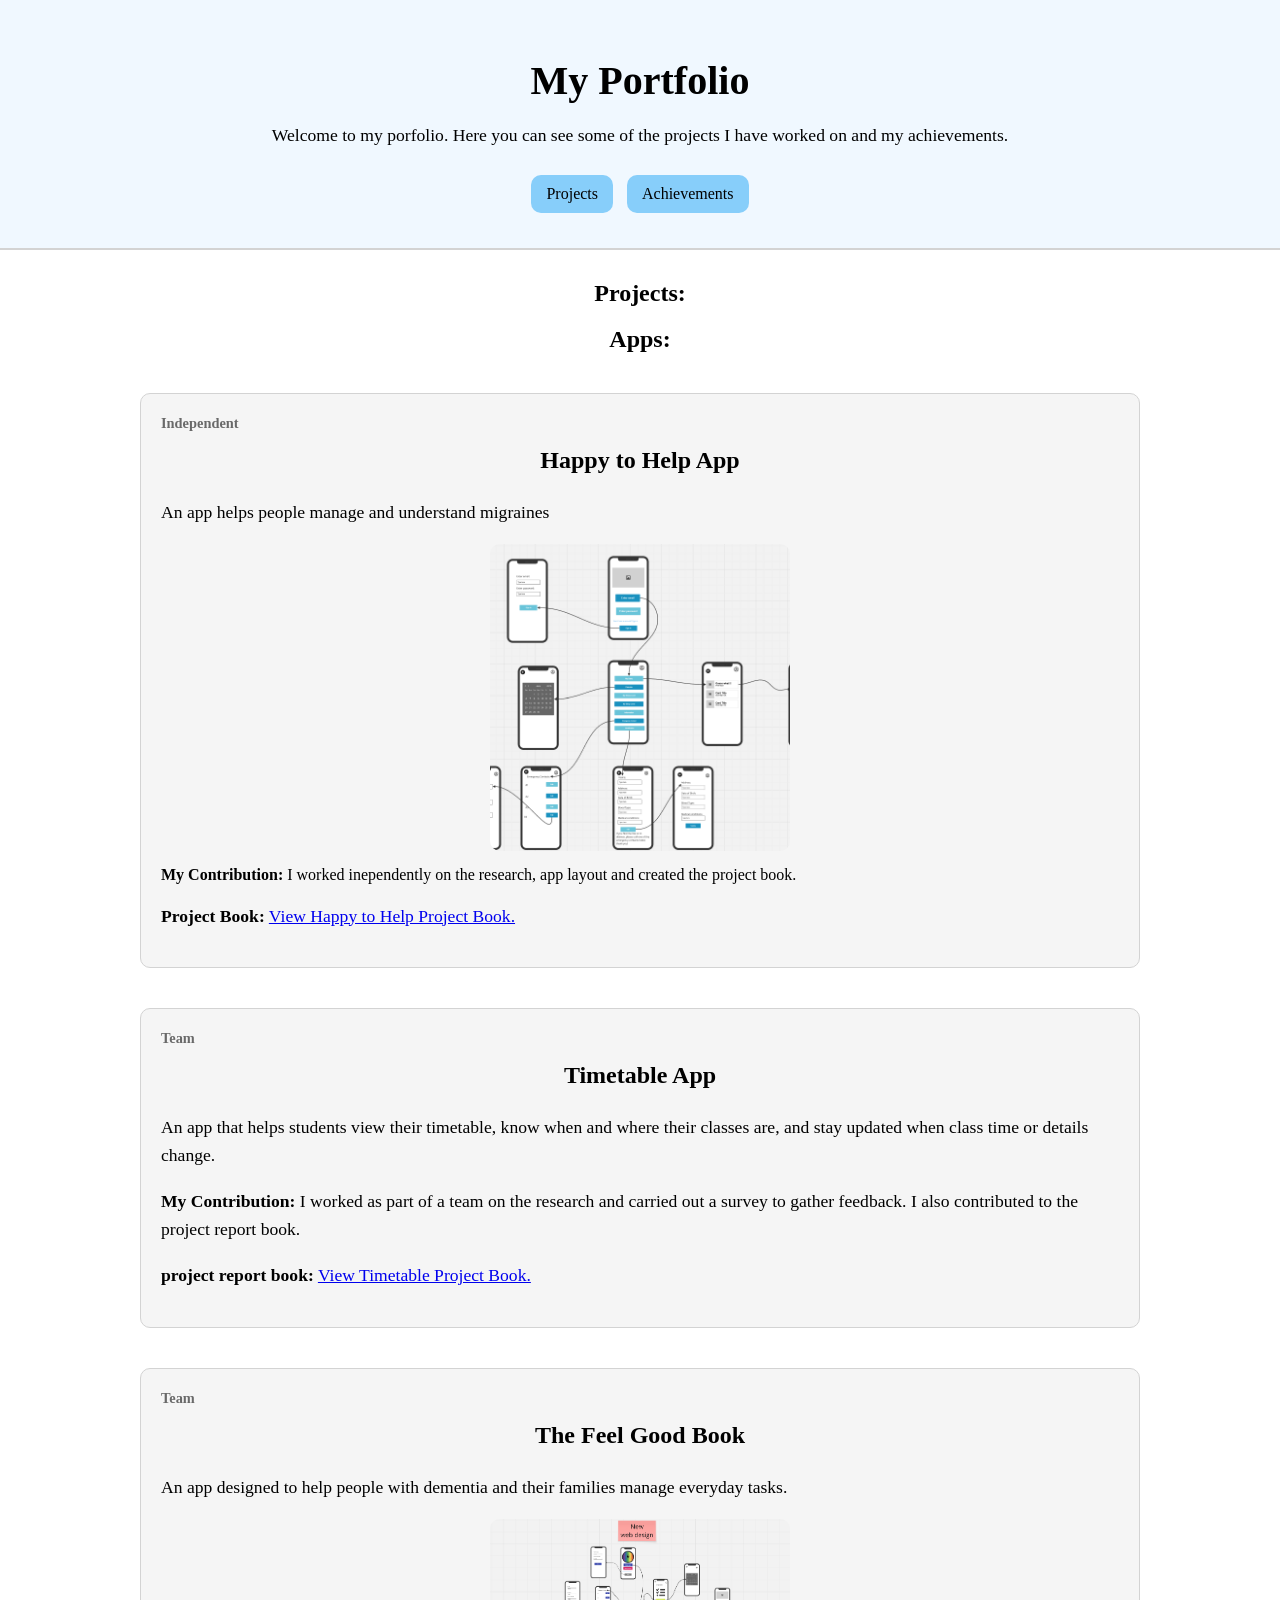
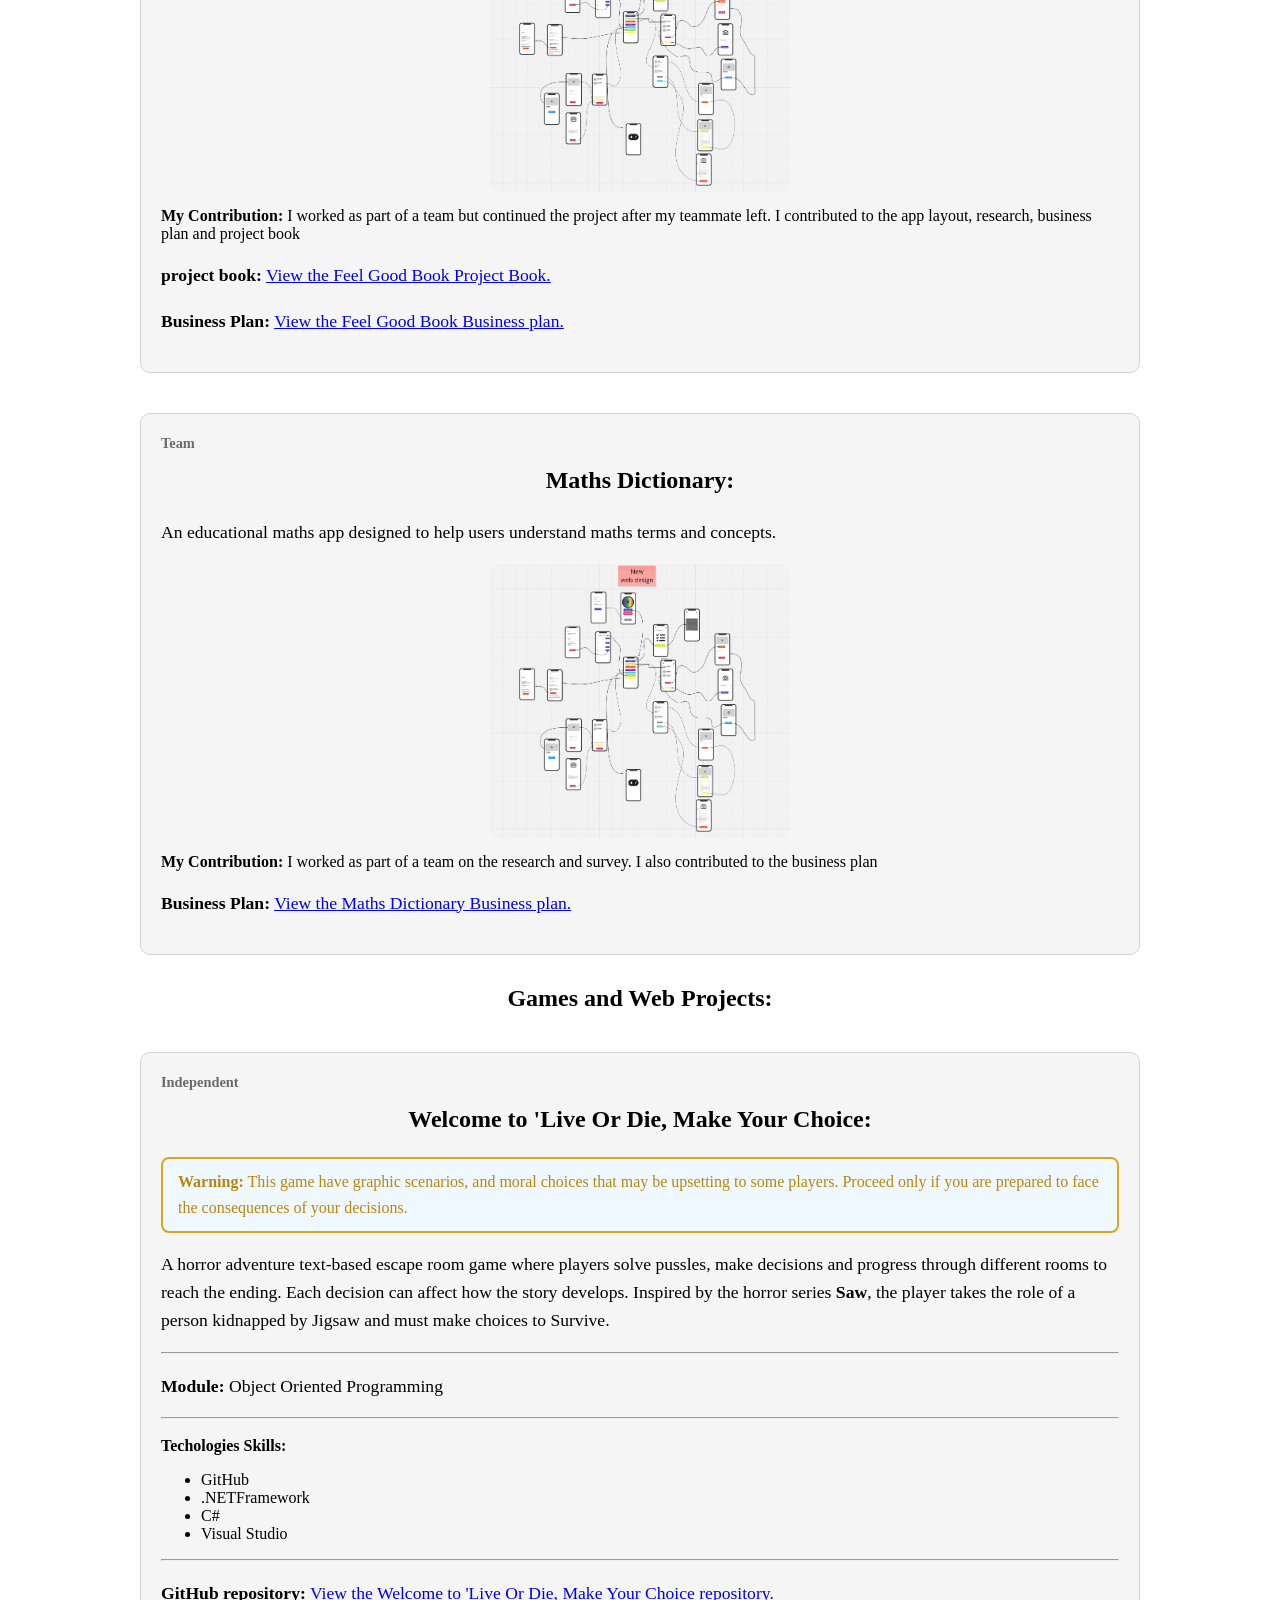
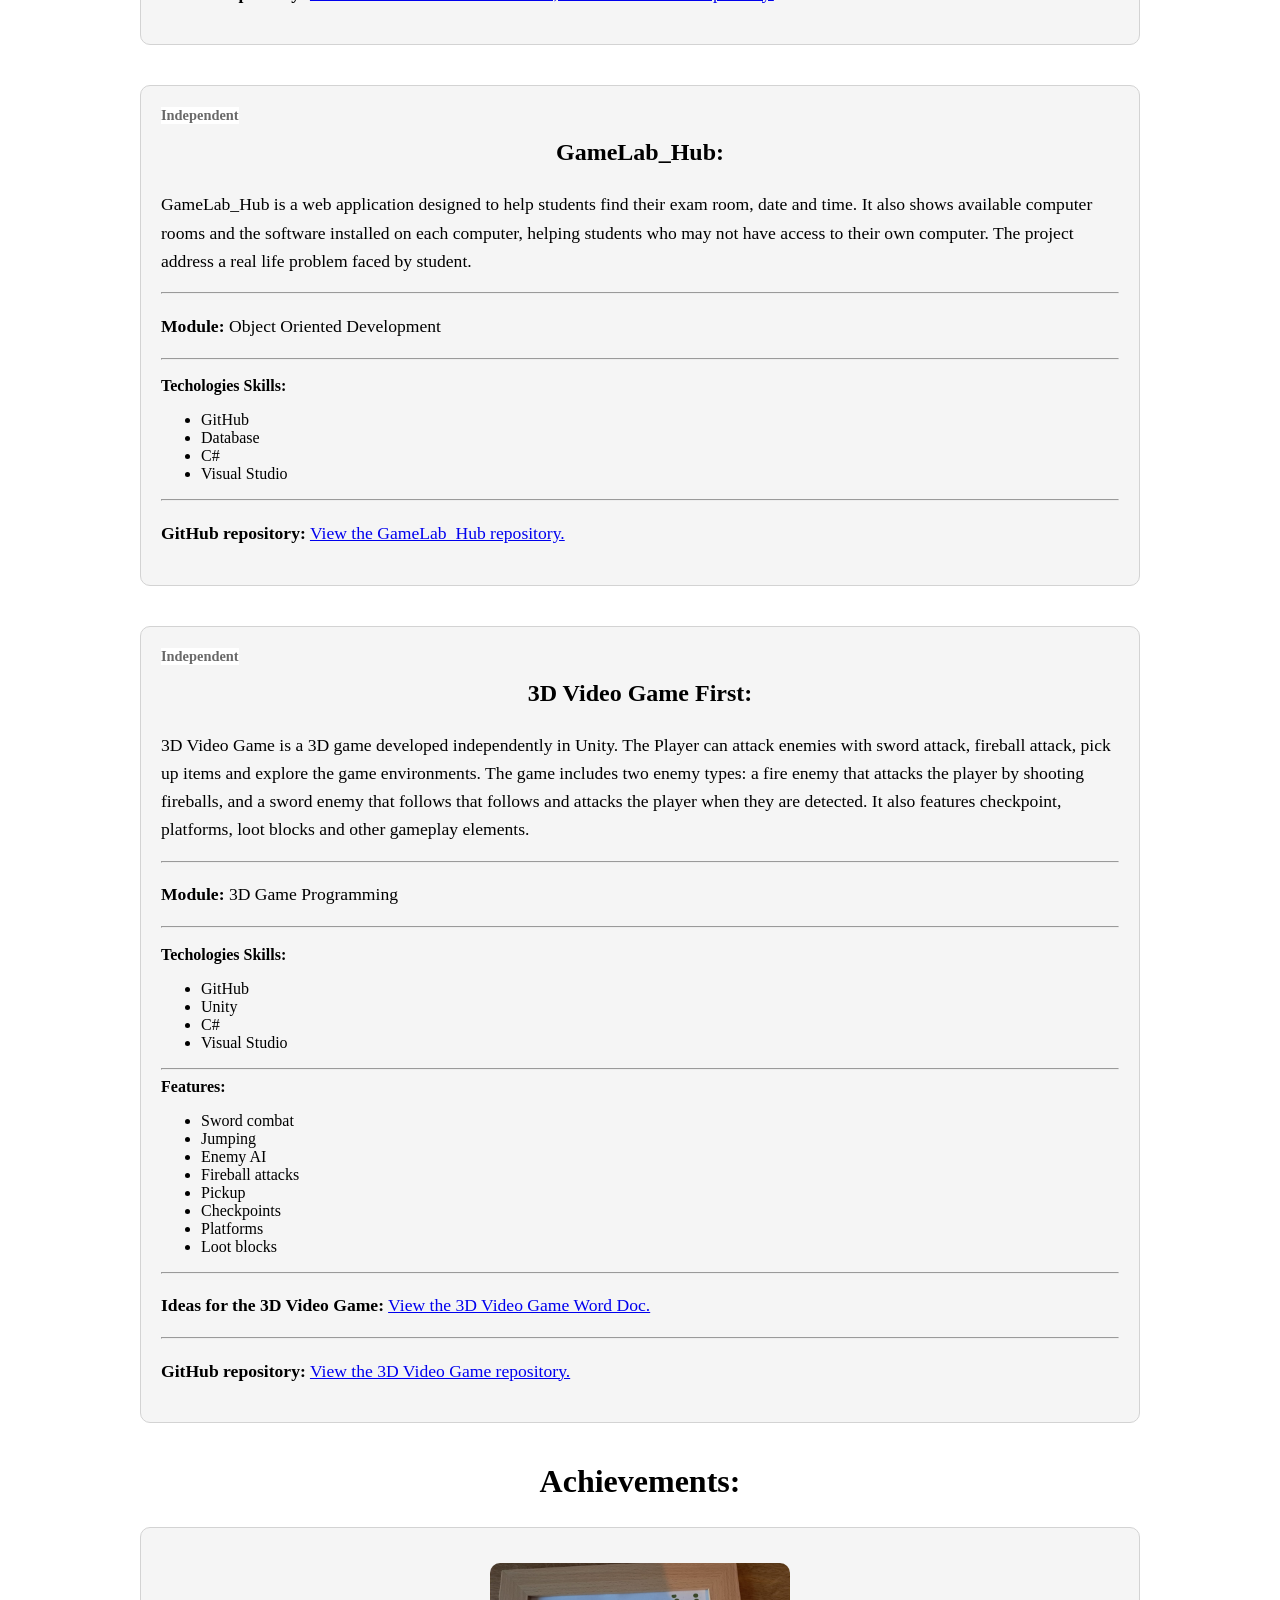
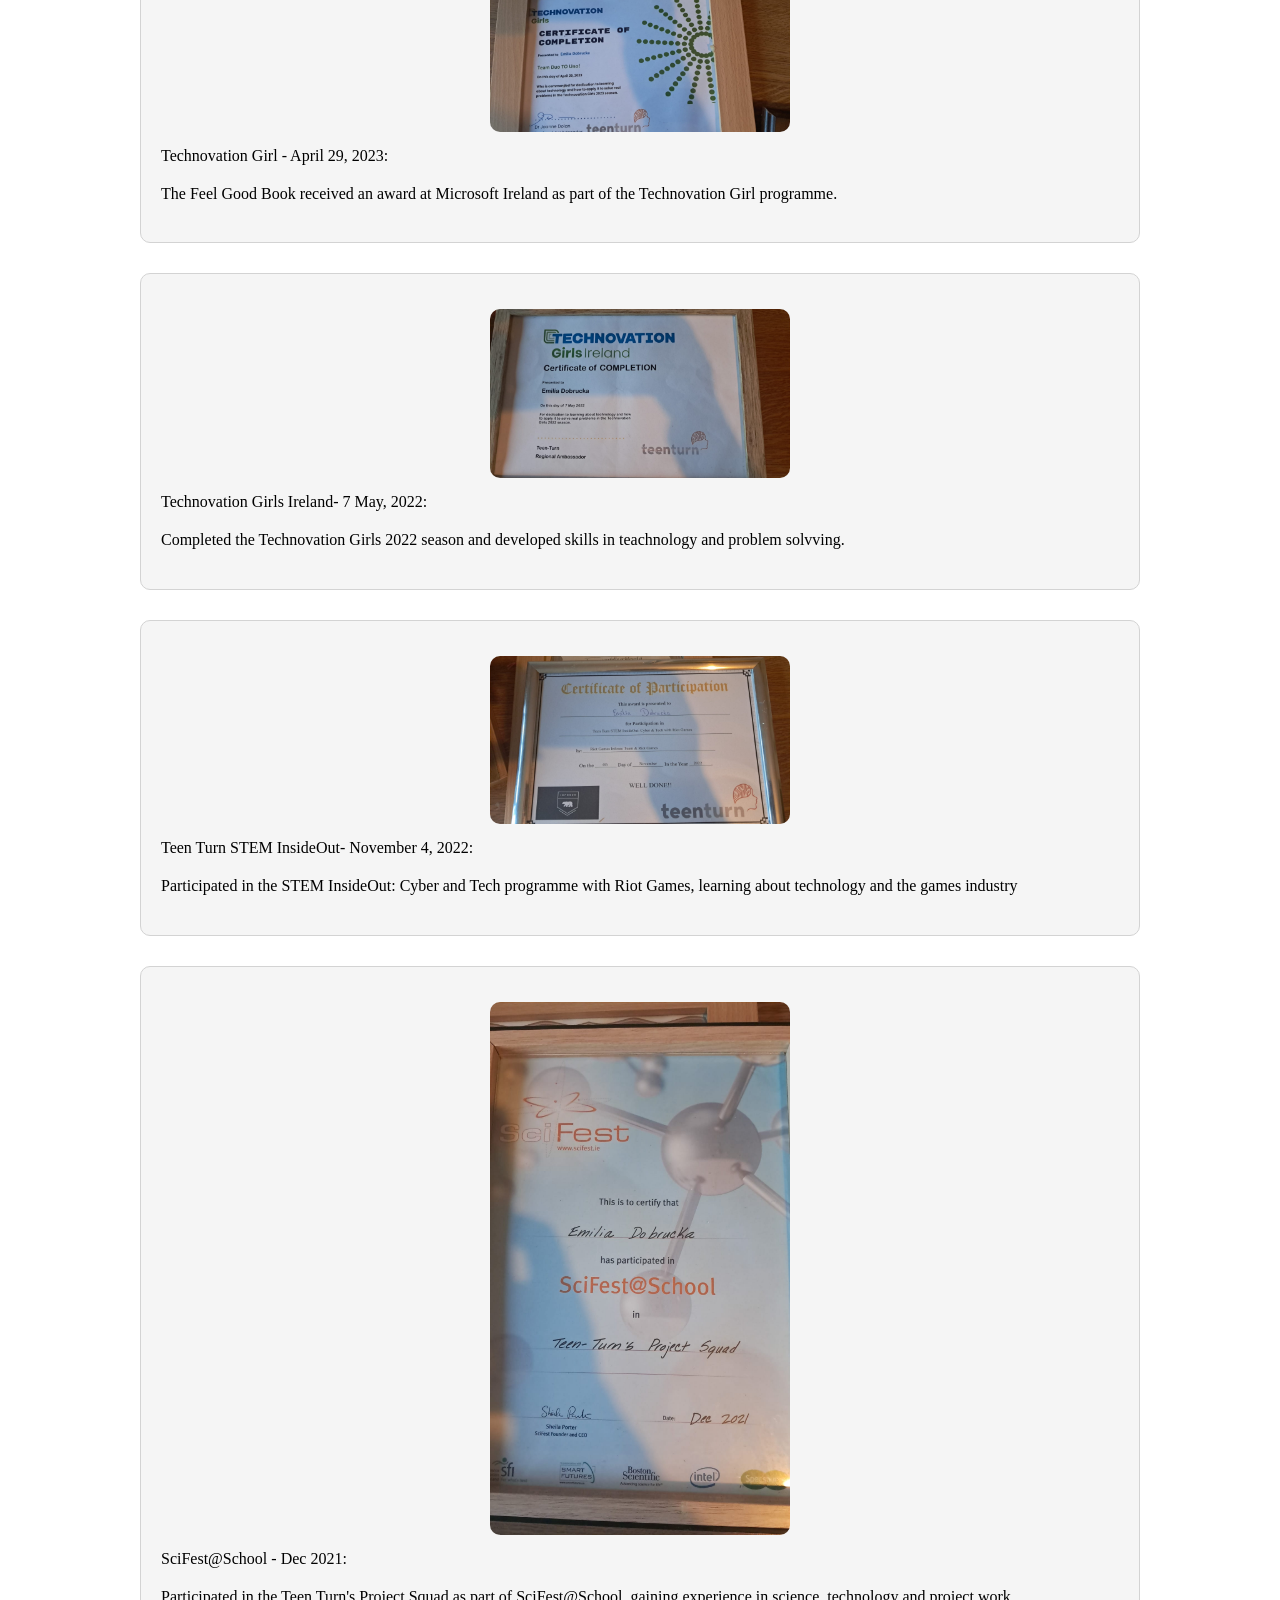
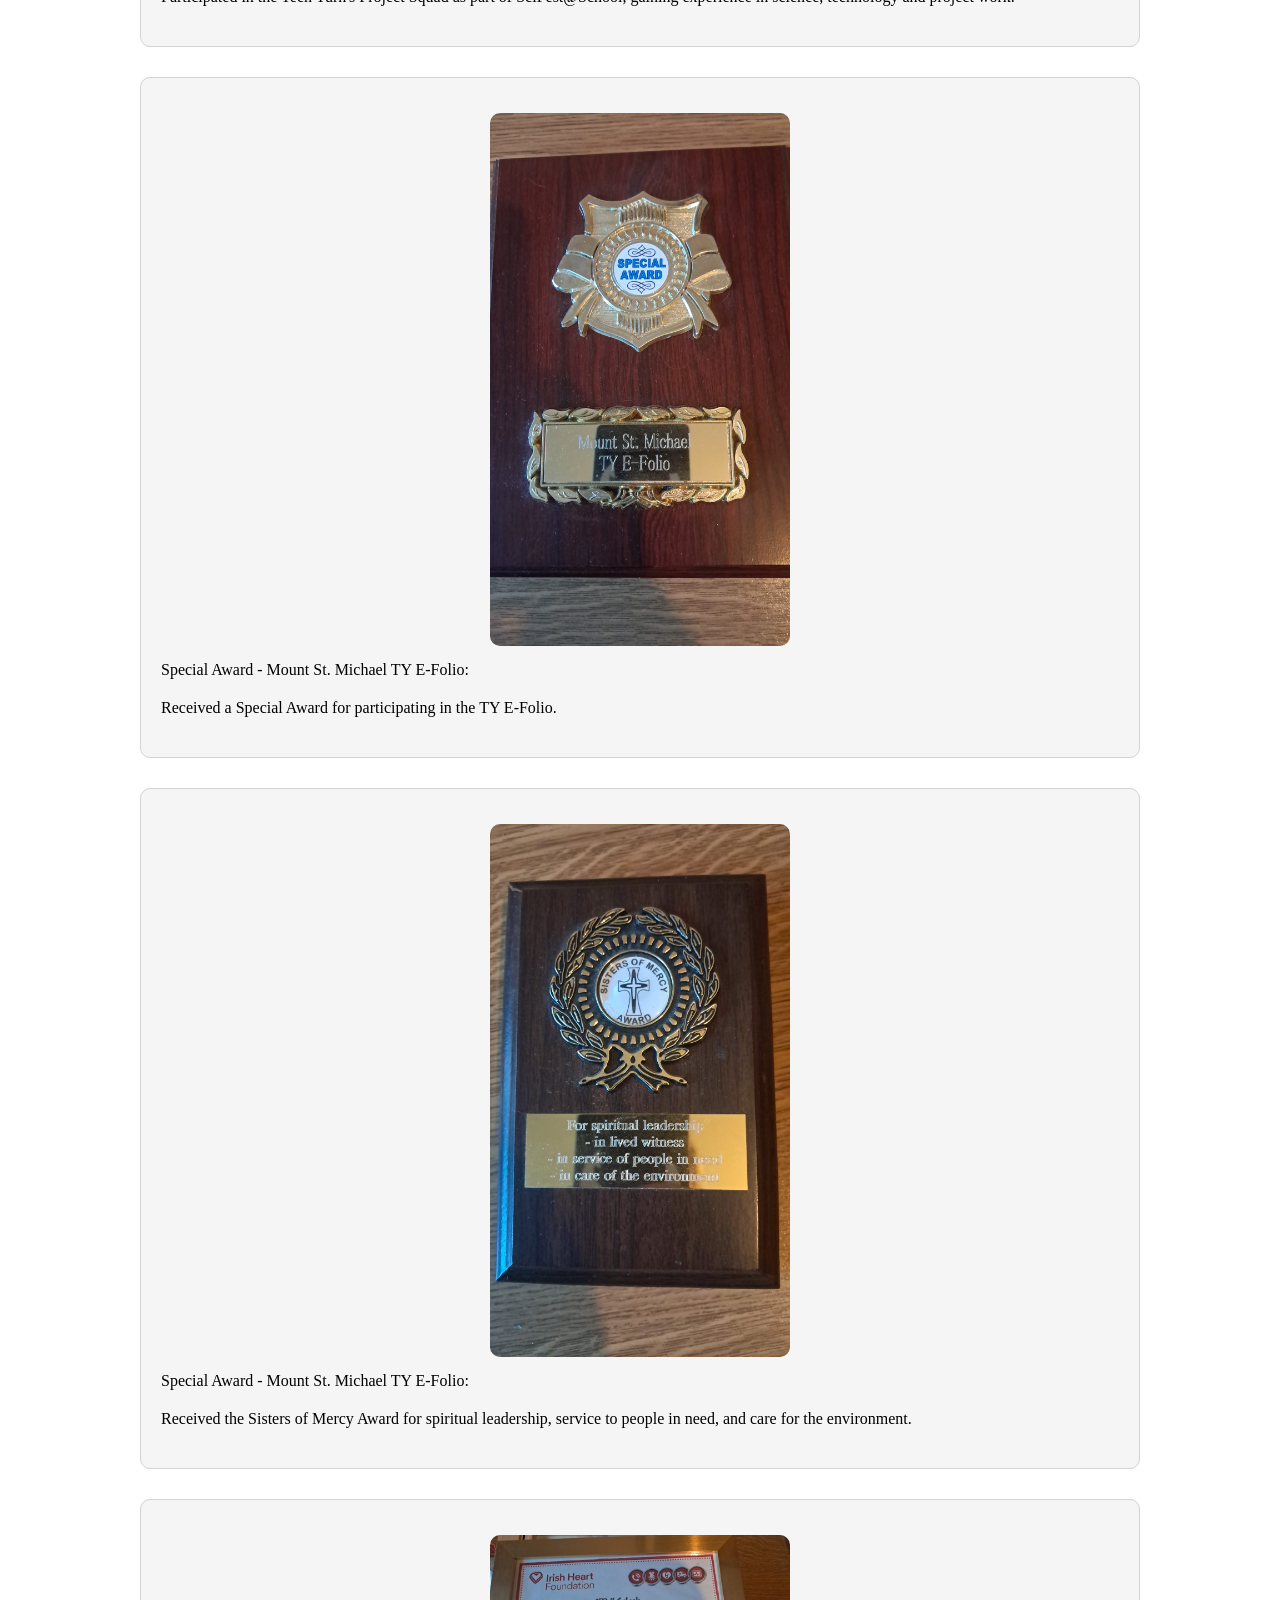
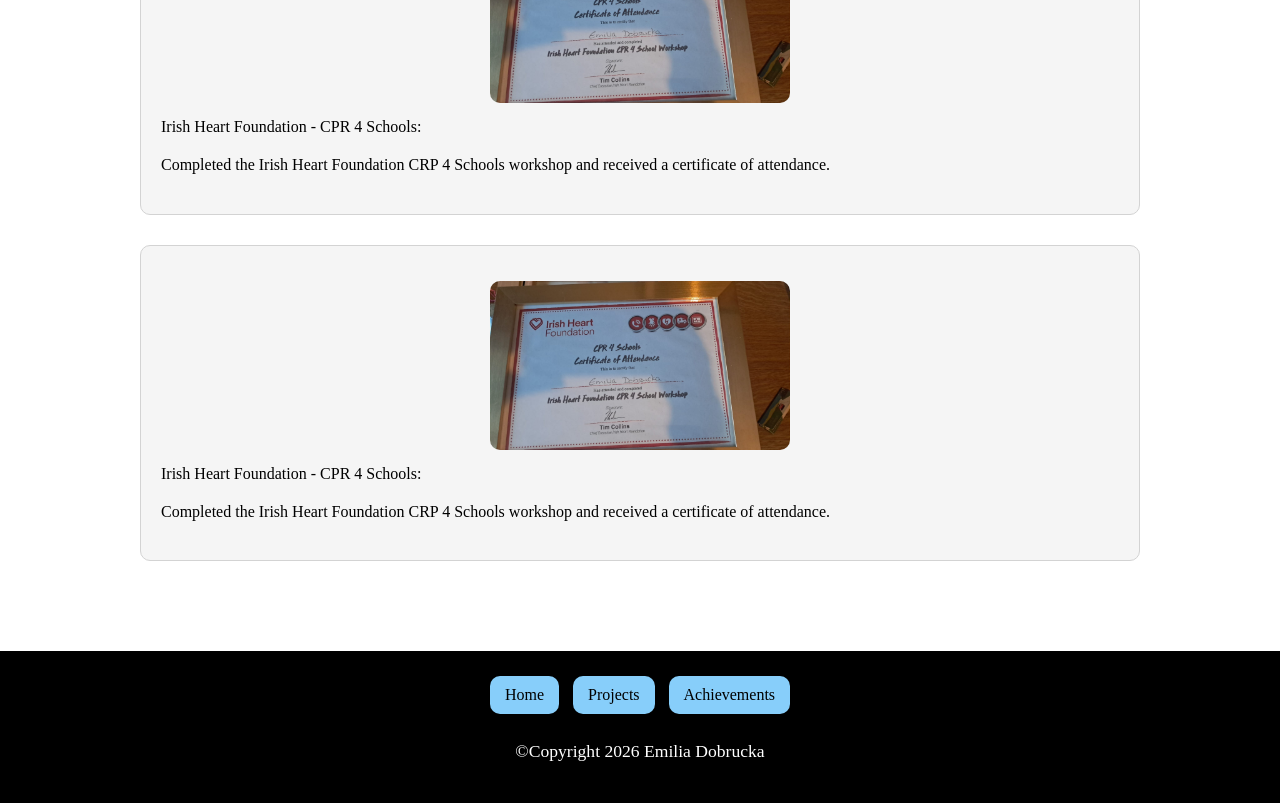
==== commit 7ffdd14e: "Update" ====
--- a/MainPage.html
+++ b/MainPage.html
@@ -36,8 +36,7 @@
 
                  <h3>Happy to Help App</h3>
 
-                 <p>An app designed to hep people with dementia and their 
-                    families with everyday tasks.</p>
+                 <p>An app helps people manage and understand migraines</p>
 
                  <img src="Images\Layout of happy To help app.png" alt="Screenshot of the layout"          
                  
